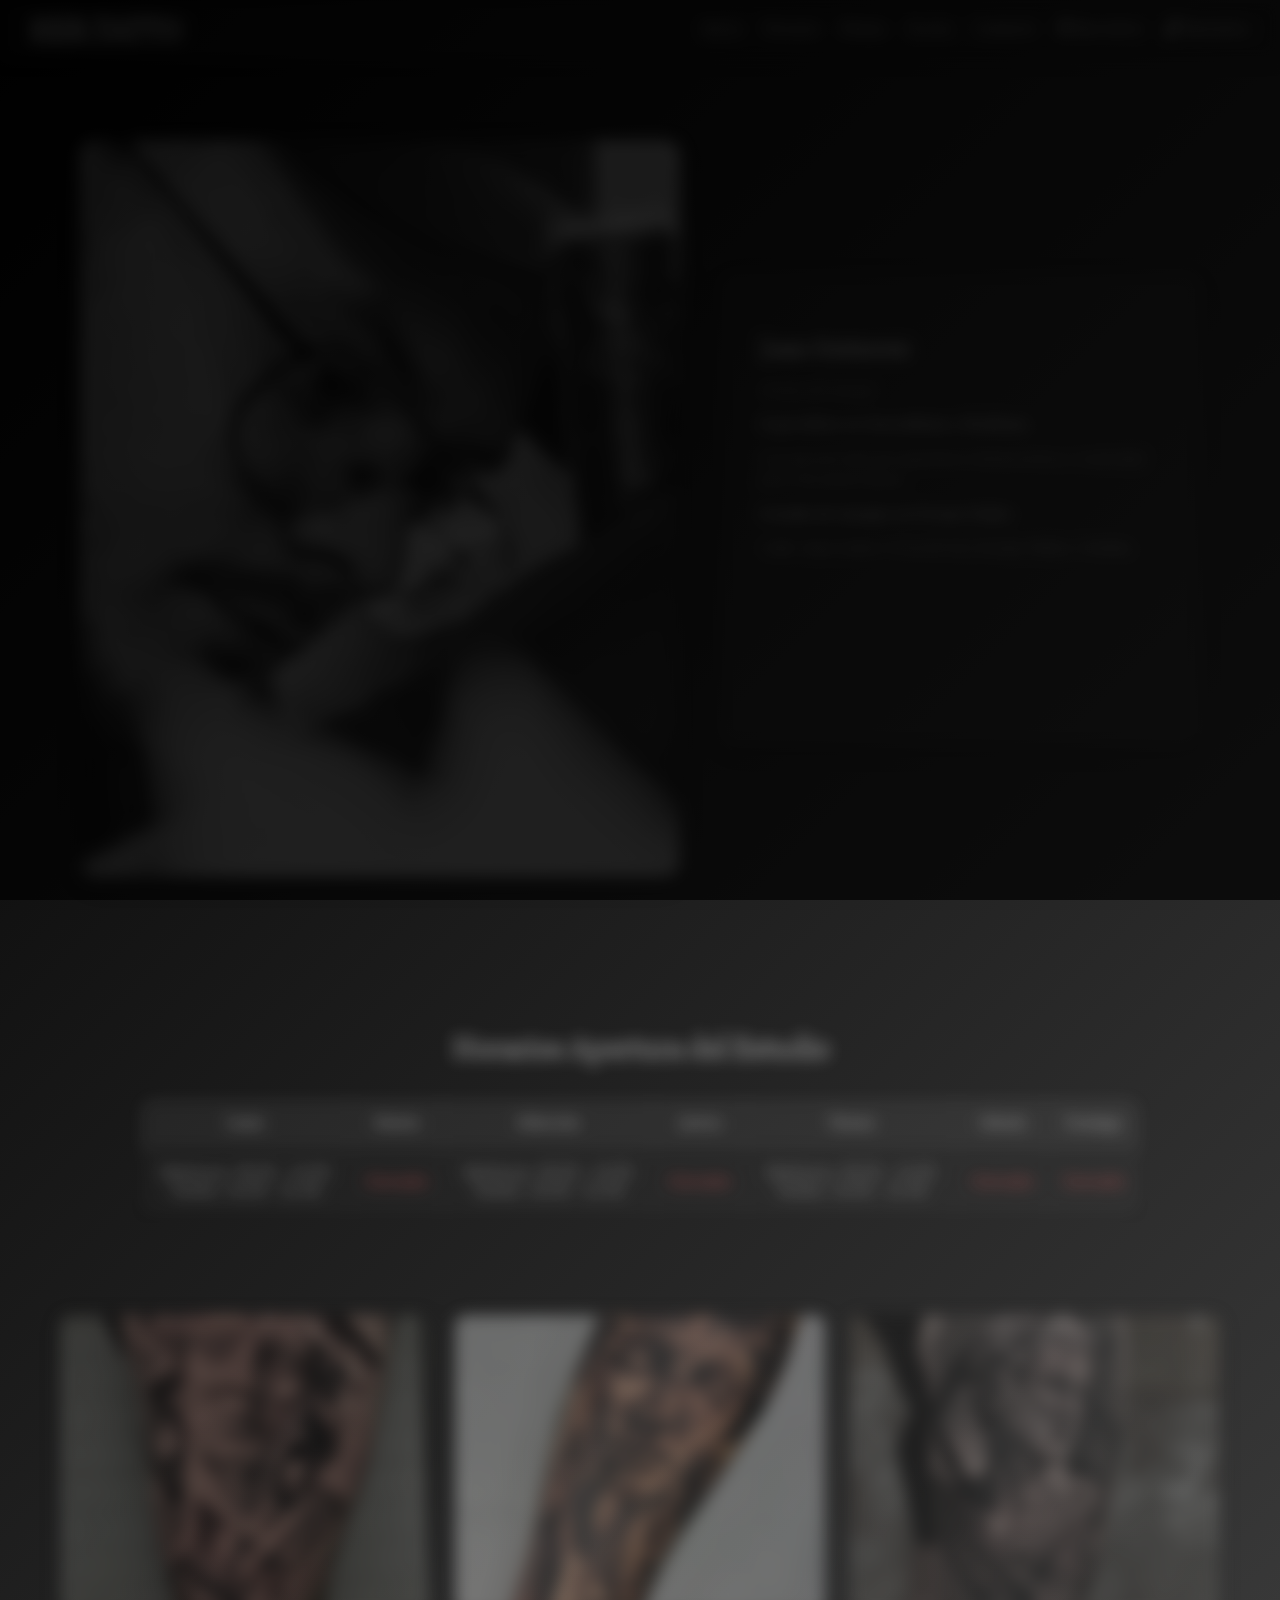
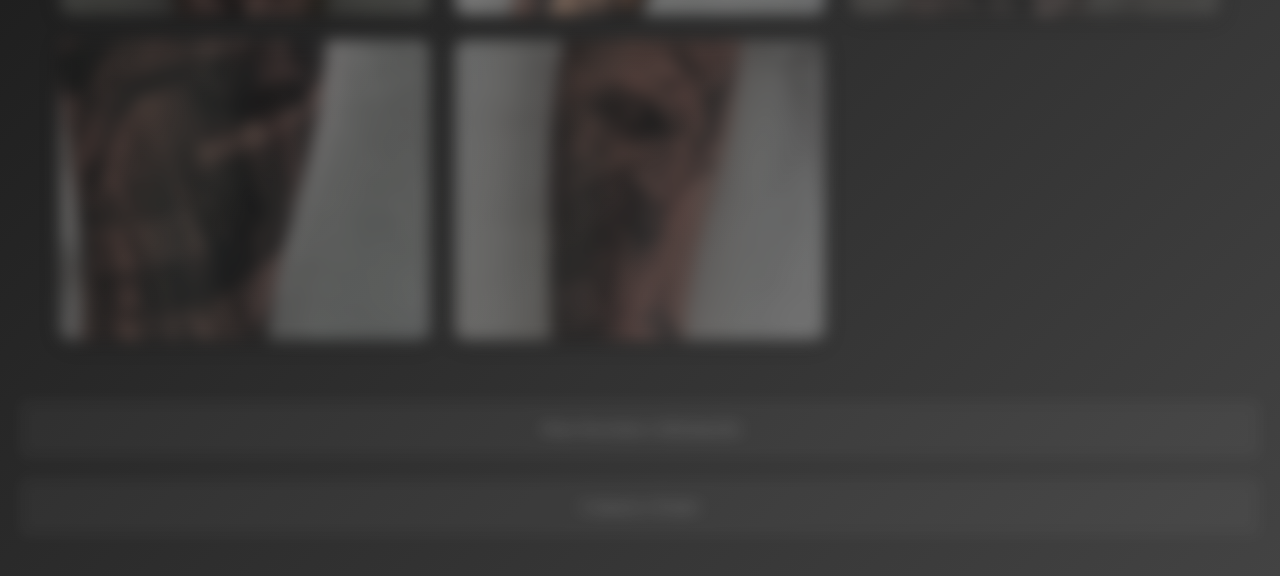
==== index.html @ b57642bd "Fotos2" ====
<!DOCTYPE html>
<html lang="en">

<head>
    <meta charset="UTF-8">
    <meta name="viewport" content="width=device-width, initial-scale=1.0">
    <title>Kkr.Tattoo</title>
    <link rel="stylesheet" href="main.css">
    <link href="https://fonts.googleapis.com/css2?family=Slabo+27px&display=swap" rel="stylesheet">
    <link rel="stylesheet" href="https://cdnjs.cloudflare.com/ajax/libs/font-awesome/6.6.0/css/all.min.css"
        integrity="sha512-..." crossorigin="anonymous" referrerpolicy="no-referrer" />
</head>

<body>

    <div id="intro-overlay">
        <div class="logo-card">
            <div class="logo-card-img-container">
                <img src="Imagenes/Logo.png" alt="Logo KKR.TATTO">
            </div>
        </div>
    </div>
    <div id="page-content" class="page-blurred">

        <header class="topbar">
            <div class="logo">KKR.TATTO </div>
            <nav>
                <ul class="menu-top">
                    <li><a href="#">Inicio</a></li>
                    <li><a href="#horario">Horario</a></li>
                    <li><a href="#piezas">Piezas</a></li>
                    <li><a href="#">Socios</a></li>
                    <li><a href="#">Contacto</a></li>

                    <li class="insta">
                        <a href="https://www.instagram.com/kkr.tattoo/" target="_blank">
                            <i class="fa-brands fa-instagram"></i> kkr.tattoo
                        </a>
                    </li>
                    <li class="tiktok">
                        <a href="https://www.tiktok.com/@kkrtattoo" target="_blank">
                            <i class="fa-brands fa-tiktok"></i> kkrtattoo
                        </a>
                    </li>
                </ul>
            </nav>
        </header>
        <main class="content">

            <div class="Juan">
                <img src="Imagenes/Juan.jpg" alt="Kkr.Tattoo">

                <div class="info-card">
                    <h2>Juan Gutierrez</h2>
                    <p class="rol">Artista del tatuaje</p>
                    <p class="estilo">Especialista en <strong>Surrealismo</strong> y <strong>Realismo</strong>.</p>
                    <p class="bio">Con más de 8 años de experiencia, fusiona técnica y creatividad para crear piezas
                        únicas.
                    </p>
                    <strong>Estudio de tatuajes en Fernan Nuñez</strong>
                    <p>Calle: Juan Carlos I 53 (LOCAL) Fernán Núñez, Córdoba</p>

                    <div id="intro-logo" class="logo-card">
                        <div class="logo-card-img-container">
                            <img class="imagendiv" src="Imagenes/Logo.png" alt="Logo KKR.TATTO">
                        </div>
                    </div>
                </div>
            </div>
            <div id="horario" class="div2">
                <p class="horarioapertura">Horarios Apertura del Estudio</p>

                <div class="horarios">
                    <table class="horario-horizontal">
                        <thead>
                            <tr>
                                <th>Lunes</th>
                                <th>Martes</th>
                                <th>Miércoles</th>
                                <th>Jueves</th>
                                <th>Viernes</th>
                                <th>Sábado</th>
                                <th>Domingo</th>
                            </tr>
                        </thead>
                        <tbody>
                            <tr>
                                <td>Mañanas: 09:00 - 14:00<br>Tardes: 16:00 - 21:00</td>
                                <td class="cerrado">Cerrado</td>
                                <td>Mañanas: 09:00 - 14:00<br>Tardes: 16:00 - 21:00</td>
                                <td class="cerrado">Cerrado</td>
                                <td>Mañanas: 09:00 - 14:00<br>Tardes: 16:00 - 21:00</td>
                                <td class="cerrado">Cerrado</td>
                                <td class="cerrado">Cerrado</td>
                            </tr>
                        </tbody>
                    </table>
                </div>
            </div>
            <div id="piezas" class="div3">
                <div class="album-card" id="Album1">
                    <div class="carousel-container">
                        <div class="card-default-view">
                            <img src="Imagenes/Album1/Imagen1Album1.jpg" alt="Imagen principal del Album 1">
                        </div>
                        <div class="album-carousel">
                            <div class="carousel-images">
                                <img src="Imagenes/Album1/Imagen1Album1.jpg" alt="Imagen 1 del Album 1">
                                <img src="Imagenes/Album1/Imagen2Album1.jpg" alt="Imagen 2 del Album 1">
                                </div>
                            <button class="prev-btn">❮</button>
                            <button class="next-btn">❯</button>
                        </div>
                    </div>
                </div>

                <div class="album-card" id="Album2">
                    <div class="carousel-container">
                        <div class="card-default-view">
                            <img src="Imagenes/Album2/Imagen1Album2.jpg" alt="Imagen principal del Album 2">
                        </div>
                        <div class="album-carousel">
                            <div class="carousel-images">
                                <img src="Imagenes/Album2/Imagen1Album2.jpg" alt="Imagen 1 del Album 2">
                                <img src="Imagenes/Album2/Imagen2Album2.jpg" alt="Imagen 2 del Album 2">
                            </div>
                            <button class="prev-btn">❮</button>
                            <button class="next-btn">❯</button>
                        </div>
                    </div>
                </div>

                <div class="album-card" id="Album3">
                    <div class="carousel-container">
                        <div class="card-default-view">
                            <img src="Imagenes/Album3/Imagen1Album3.jpg" alt="Imagen principal del Album 3">
                        </div>
                        <div class="album-carousel">
                            <div class="carousel-images">
                                <img src="Imagenes/Album3/Imagen1Album3.jpg" alt="Imagen 1 del Album 3">
                                <img src="Imagenes/Album3/Imagen2Album3.jpg" alt="Imagen 2 del Album 3">
                            </div>
                            <button class="prev-btn">❮</button>
                            <button class="next-btn">❯</button>
                        </div>
                    </div>
                </div>

                <div class="album-card" id="Album4">
                    <div class="carousel-container">
                        <div class="card-default-view">
                            <img src="Imagenes/Album4/Imagen1Album4.jpg" alt="Imagen principal del Album 4">
                        </div>
                        <div class="album-carousel">
                            <div class="carousel-images">
                                <img src="Imagenes/Album4/Imagen1Album4.jpg" alt="Imagen 1 del Album 4">
                                <img src="Imagenes/Album4/Imagen2Album4.jpg" alt="Imagen 2 del Album 4">
                            </div>
                            <button class="prev-btn">❮</button>
                            <button class="next-btn">❯</button>
                        </div>
                    </div>
                </div>

                <div class="album-card" id="Album5">
                    <div class="carousel-container">
                        <div class="card-default-view">
                            <img src="Imagenes/Album5/Imagen1Album5.jpg" alt="Imagen principal del Album 5">
                        </div>
                        <div class="album-carousel">
                            <div class="carousel-images">
                                <img src="Imagenes/Album5/Imagen1Album5.jpg" alt="Imagen 1 del Album 5">
                                <img src="Imagenes/Album5/Imagen2Album5.jpg" alt="Imagen 2 del Album 5">
                            </div>
                            <button class="prev-btn">❮</button>
                            <button class="next-btn">❯</button>
                        </div>
                    </div>
                </div>
            </div>
            <div class="div4">Otras Secciones o Información</div>
            <div class="div5">Contacto o Footer</div>
        </main>

    </div>

    <div id="lightbox" class="lightbox">
        <div class="lightbox-backdrop"></div> <div class="lightbox-content">
            <span class="lightbox-close">&times;</span>
            <div class="lightbox-carousel-images">
                </div>
            <button class="lightbox-prev-btn">❮</button>
            <button class="lightbox-next-btn">❯</button>
        </div>
    </div>
    <script>
        // Función para inicializar el carrusel de cada tarjeta (al hacer hover)
        function initializeCarousel(albumId) {
            const albumCard = document.getElementById(albumId);
            if (!albumCard) return;

            const carouselImagesContainer = albumCard.querySelector('.carousel-images');
            const images = carouselImagesContainer.querySelectorAll('img');
            const prevBtn = albumCard.querySelector('.prev-btn');
            const nextBtn = albumCard.querySelector('.next-btn');

            let currentIndex = 0;
            const totalImages = images.length;

            function updateCarousel() {
                const offset = -currentIndex * 100;
                carouselImagesContainer.style.transform = `translateX(${offset}%)`;
            }

            // Evitar que el click en las flechas inicie el Lightbox
            prevBtn.addEventListener('click', (e) => {
                e.stopPropagation();
                currentIndex = (currentIndex - 1 + totalImages) % totalImages;
                updateCarousel();
            });

            nextBtn.addEventListener('click', (e) => {
                e.stopPropagation();
                currentIndex = (currentIndex + 1) % totalImages;
                updateCarousel();
            });


            let slideInterval;

            albumCard.addEventListener('mouseenter', () => {
                clearInterval(slideInterval);
                currentIndex = 0; // Reset al principio al entrar
                updateCarousel();

                // Auto-slide solo si hay más de una imagen
                if (totalImages > 1) {
                    slideInterval = setInterval(() => {
                        currentIndex = (currentIndex + 1) % totalImages;
                        updateCarousel();
                    }, 2000); // Cambia de imagen cada 2 segundos
                }
            });

            albumCard.addEventListener('mouseleave', () => {
                clearInterval(slideInterval); // Detiene el auto-slide
            });
        }


        // Inicialización y Lógica Principal
        document.addEventListener('DOMContentLoaded', () => {
            // --- CÓDIGO DE ANIMACIÓN DE INTRO ---
            const introLogoAnimated = document.querySelector('#intro-overlay .logo-card');
            const introLogoDestination = document.getElementById('intro-logo');
            const introOverlay = document.getElementById('intro-overlay');
            const pageContent = document.getElementById('page-content');

            // Asegurar que el cálculo de la posición final se hace después de que el DOM está listo
            window.requestAnimationFrame(() => {
                const targetRect = introLogoDestination.getBoundingClientRect();
                const animatedRect = introLogoAnimated.getBoundingClientRect();
                const dx = targetRect.left - animatedRect.left;
                const dy = targetRect.top - animatedRect.top;

                introLogoAnimated.style.setProperty('--dx', `${dx}px`);
                introLogoAnimated.style.setProperty('--dy', `${dy}px`);

                // Ejecutar la animación CSS
                introLogoAnimated.style.animation = 'logo-intro-animation 2.5s forwards';

                // Mostrar la página y desvanecer el overlay
                setTimeout(() => {
                    pageContent.classList.remove('page-blurred');
                    introLogoDestination.style.visibility = 'visible';
                    introLogoDestination.style.opacity = '1'; // El logo se hace visible en el destino
                    introOverlay.style.opacity = '0'; // Desvanece la capa de intro
                }, 2000); // Coincide con el tiempo de la animación

                // Eliminar el overlay del DOM
                setTimeout(() => {
                    introOverlay.style.display = 'none';
                }, 2500);
            });


            // 🚀 Inicializar todos los carruseles de las tarjetas
            initializeCarousel('Album1');
            initializeCarousel('Album2');
            initializeCarousel('Album3');
            initializeCarousel('Album4');
            initializeCarousel('Album5');


            // --- LÓGICA DEL LIGHTBOX CON CARRUSEL INTEGRADO ---
            const lightbox = document.getElementById('lightbox');
            const lightboxCarouselImagesContainer = lightbox.querySelector('.lightbox-carousel-images');
            const lightboxPrevBtn = lightbox.querySelector('.lightbox-prev-btn');
            const lightboxNextBtn = lightbox.querySelector('.lightbox-next-btn');
            const closeBtn = lightbox.querySelector('.lightbox-close');
            const backdrop = lightbox.querySelector('.lightbox-backdrop');

            let currentLightboxAlbumImages = [];
            let currentLightboxIndex = 0;
            let currentLightboxTotalImages = 0;

            function updateLightboxCarousel() {
                const offset = -currentLightboxIndex * 100;
                lightboxCarouselImagesContainer.style.transform = `translateX(${offset}%)`;
            }

            // Manejador para el botón Siguiente del lightbox
            lightboxNextBtn.addEventListener('click', (e) => {
                e.stopPropagation();
                currentLightboxIndex = (currentLightboxIndex + 1) % currentLightboxTotalImages;
                updateLightboxCarousel();
            });

            // Manejador para el botón Anterior del lightbox
            lightboxPrevBtn.addEventListener('click', (e) => {
                e.stopPropagation();
                currentLightboxIndex = (currentLightboxIndex - 1 + currentLightboxTotalImages) % currentLightboxTotalImages;
                updateLightboxCarousel();
            });

            // Capturar clics en cualquier imagen de la galería de piezas
            const div3 = document.querySelector('.div3');

            div3.addEventListener('click', (e) => {
                // Solo actuar si el clic fue en una imagen dentro de un album-card
                if (e.target.tagName === 'IMG' && e.target.closest('.album-card')) {
                    const clickedImage = e.target;
                    const albumCard = clickedImage.closest('.album-card');

                    // 1. Recopilar TODAS las imágenes del carrusel del álbum clicado
                    const albumImages = Array.from(albumCard.querySelectorAll('.carousel-images img')).map(img => img.src);
                    currentLightboxAlbumImages = albumImages;
                    currentLightboxTotalImages = albumImages.length;

                    // 2. Determinar el índice de la imagen clicada (puede ser la default view o una del carrusel)
                    let clickedImageSrc = clickedImage.src;
                    
                    // Si clicaste la imagen de la vista por defecto, su src ya está correcto.
                    // Si clicaste una del carrusel, también.
                    currentLightboxIndex = albumImages.indexOf(clickedImageSrc);
                    // Si no la encuentra (p. ej. por la URL completa), forzamos a 0
                    if (currentLightboxIndex === -1) {
                         currentLightboxIndex = 0; 
                    }


                    // 3. Rellenar el carrusel del lightbox dinámicamente
                    lightboxCarouselImagesContainer.innerHTML = ''; // Limpiar contenido anterior
                    albumImages.forEach(src => {
                        const imgElement = document.createElement('img');
                        imgElement.src = src;
                        imgElement.alt = "Tatuaje de Kkr.Tattoo";
                        lightboxCarouselImagesContainer.appendChild(imgElement);
                    });

                    // 4. Mostrar el lightbox y posicionar el carrusel
                    updateLightboxCarousel(); // Posicionar en la imagen correcta
                    lightbox.classList.add('active');
                    document.body.style.overflow = 'hidden'; // Evita el scroll de fondo

                    // Asegúrate de que los botones de navegación se muestren/oculten si solo hay 1 imagen
                    if (currentLightboxTotalImages <= 1) {
                        lightboxPrevBtn.style.display = 'none';
                        lightboxNextBtn.style.display = 'none';
                    } else {
                        lightboxPrevBtn.style.display = 'block';
                        lightboxNextBtn.style.display = 'block';
                    }
                }
            });

            // 5. Cerrar el Lightbox (Botón X, Backdrop, Tecla ESC)
            const closeLightbox = () => {
                lightbox.classList.remove('active');
                document.body.style.overflow = ''; // Restaura el scroll de fondo
            };

            closeBtn.addEventListener('click', closeLightbox);
            backdrop.addEventListener('click', closeLightbox);

            document.addEventListener('keydown', (e) => {
                if (e.key === 'Escape' && lightbox.classList.contains('active')) {
                    closeLightbox();
                }
                // Navegación con flechas del teclado dentro del Lightbox
                if (lightbox.classList.contains('active') && currentLightboxTotalImages > 1) {
                    if (e.key === 'ArrowRight') {
                        currentLightboxIndex = (currentLightboxIndex + 1) % currentLightboxTotalImages;
                        updateLightboxCarousel();
                    } else if (e.key === 'ArrowLeft') {
                        currentLightboxIndex = (currentLightboxIndex - 1 + currentLightboxTotalImages) % currentLightboxTotalImages;
                        updateLightboxCarousel();
                    }
                }
            });
        });
    </script>
</body>

</html>
---- main.css ----
body {
    margin: 0;
    background: linear-gradient(135deg, #000000 0%, #434343 100%);
}

/* Barra superior */
.topbar {
    width: 100%;
    height: 60px;
    background-color: #111;
    display: flex;
    justify-content: space-between;
    align-items: center;
    padding: 0 30px;
    box-sizing: border-box;
    position: fixed;
    top: 0;
    left: 0;
    z-index: 1000;
}

/* Logo elegante */
.topbar .logo {
    font-family: "Slabo 27px", serif;
    color: white;
    font-size: 32px;
    font-weight: 700;
}

/* Menú superior */
.menu-top {
    list-style: none;
    display: flex;
    gap: 20px;
    margin: 0;
    padding: 0;
}

/* Enlaces del menú con efecto de subrayado animado */
.menu-top li a {
    font-family: "Slabo 27px", serif;
    font-size: 18px;
    text-decoration: none;
    position: relative;
    transition: all 0.3s ease;
    color: white;
    padding-bottom: 5px;
    display: inline-block;
}

/* Subrayado animado */
.menu-top li a::before {
    content: "";
    position: absolute;
    z-index: -1;
    bottom: 0;
    left: 0;
    right: 0;
    height: 5px;
    background-color: #a6a6a6;
    transform: scaleY(0);
    transform-origin: bottom;
    transition: transform 0.3s ease;
}

/* Animación al pasar el cursor */
.menu-top li a:hover::before {
    transform: scaleY(1);
}

.menu-top li a:hover {
    transform: translateY(-3px);
}

/* Contenido principal */
.content {
    padding: 80px 20px 20px 20px;
}

/* --- Estilos de la Card y Perfil --- */
.Juan {
    display: flex;
    justify-content: center; /* Alineación horizontal centrada para mejor layout */
    align-items: center;
    gap: 40px;
    padding: 60px 20px;
    flex-wrap: wrap;
}

.Juan img {
    width: 600px;
    max-width: 100%;
    border-radius: 15px;
    box-shadow: 0 8px 20px rgba(0, 0, 0, 0.4);
    object-fit: cover;
    transition: transform 0.6s ease, box-shadow 0.6s ease;
}

.Juan > img:first-of-type:hover {
    transform: translateY(-20px);
    box-shadow: 0 12px 25px rgba(0, 0, 0, 0.5);
}

.info-card {
    background: rgba(255, 255, 255, 0.05);
    padding: 40px 40px 60px 40px;
    border-radius: 15px;
    color: white;
    width: 400px;
    max-width: 100%; /* Ajuste para responsividad */
    height: auto;
    box-shadow: 0 6px 18px rgba(0, 0, 0, 0.3);
    backdrop-filter: blur(6px);
    transition: transform 0.3s ease, box-shadow 0.3s ease;
}

.info-card:hover {
    transform: translateY(-5px);
    box-shadow: 0 10px 25px rgba(0, 0, 0, 0.5);
}

.info-card h2 {
    font-family: "Slabo 27px", serif;
    font-size: 26px;
    margin-bottom: 5px;
}

.info-card .rol {
    font-style: italic;
    color: #ccc;
    margin-bottom: 10px;
}

.info-card .estilo {
    font-weight: bold;
    margin-bottom: 10px;
}

.info-card .bio {
    line-height: 1.4;
    font-size: 15px;
    margin-bottom: 15px;
}
/* Estilo del logo de destino */
#intro-logo {
    margin-top: 20px;
    text-align: center;
}
.logo-card-img-container {
    width: 100px; /* Tamaño más pequeño para el logo de destino */
    height: 100px;
    border-radius: 50%;
    overflow: hidden;
    display: inline-block;
    border: 2px solid rgba(255, 255, 255, 0.3);
}

.logo-card-img-container img {
    width: 100%;
    height: 100%;
    object-fit: cover;
    display: block;
}
/* --- Fin Estilos de la Card y Perfil --- */


/* --- Estilos de Horarios (div2) --- */
.div2 {
    padding: 40px 20px;
    margin: 20px;
    background: none; /* Dejamos que el fondo del body haga el trabajo */
    color: white;
    text-align: center;
}

.horarioapertura {
    font-family: "Slabo 27px", serif;
    color: white;
    font-size: 32px;
    font-weight: 700;
    margin-bottom: 30px;
}

.horarios {
    max-width: 1000px;
    margin: 0 auto; /* Centra la tabla */
    overflow-x: auto; /* Permite scroll horizontal en pantallas pequeñas */
}

.horario-horizontal {
    width: 100%;
    border-collapse: collapse;
    text-align: center;
    font-family: sans-serif;
    color: white;
    background: rgba(255, 255, 255, 0.05);
    border-radius: 15px;
    overflow: hidden;
    box-shadow: 0 6px 18px rgba(0, 0, 0, 0.3);
    min-width: 700px; /* Asegura que la tabla no sea demasiado estrecha */
}

.horario-horizontal th,
.horario-horizontal td {
    padding: 15px 10px;
    border-right: 1px solid rgba(255, 255, 255, 0.1);
    border-bottom: 1px solid rgba(255, 255, 255, 0.1);
    white-space: nowrap; /* Evita que el texto se rompa en varias líneas */
}

.horario-horizontal th {
    background: rgba(255, 255, 255, 0.1);
    font-family: "Slabo 27px", serif;
}

.horario-horizontal td:last-child {
    border-right: none;
}

.horario-horizontal tr:last-child td {
    border-bottom: none;
}

.horario-horizontal td.cerrado {
    color: #ff6b6b;
    font-weight: bold;
}

.horario-horizontal tr:hover {
    background: rgba(255, 255, 255, 0.1);
}
/* --- Fin Estilos de Horarios (div2) --- */


/* --- Estilos para la Galería de Álbumes (div3) --- */
.div3 {
    display: grid;
    padding: 40px 20px;
    margin: 20px;
    /* Usa un máximo de 5 columnas, con un mínimo de 280px por columna */
    grid-template-columns: repeat(auto-fit, minmax(280px, 1fr));
    gap: 25px;
    background: none;
}

.album-card {
    position: relative;
    border-radius: 10px;
    overflow: hidden;
    box-shadow: 0 4px 15px rgba(0, 0, 0, 0.5);
    transition: transform 0.3s ease, box-shadow 0.3s ease;
    cursor: pointer;
    background: #222;
    height: 300px; /* Altura fija para todas las tarjetas */
}

.album-card:hover {
    transform: translateY(-5px);
    box-shadow: 0 8px 20px rgba(0, 0, 0, 0.7);
}

/* Contenedor que mantiene la altura para el carrusel y la vista por defecto */
.carousel-container {
    width: 100%;
    height: 100%;
    position: relative;
}

/* Vista por defecto (Imagen principal) */
.card-default-view {
    width: 100%;
    height: 100%;
    position: absolute;
    top: 0;
    left: 0;
    transition: opacity 0.3s ease;
}

.card-default-view img {
    width: 100%;
    height: 100%;
    object-fit: cover;
    display: block;
    border-radius: 10px; /* Sombra y borde ya están en .album-card */
}

/* Ocultar la imagen de vista por defecto al hacer hover */
.album-card:hover .card-default-view {
    opacity: 0;
}

/* Contenedor del Carrusel (inicialmente invisible) */
.album-carousel {
    position: absolute;
    top: 0;
    left: 0;
    width: 100%;
    height: 100%;
    opacity: 0;
    pointer-events: none;
    transition: opacity 0.3s ease;
    display: flex;
    overflow: hidden;
}

/* Mostrar el Carrusel al hacer hover */
.album-card:hover .album-carousel {
    opacity: 1;
    pointer-events: all;
}

/* Contenedor interno de las imágenes del carrusel */
.carousel-images {
    display: flex;
    width: 100%;
    height: 100%;
    transition: transform 0.3s ease-in-out;
}

.carousel-images img {
    min-width: 100%;
    height: 100%;
    object-fit: cover;
}

/* Estilos para los botones de navegación (flechas en hover) */
.prev-btn, .next-btn {
    position: absolute;
    top: 50%;
    transform: translateY(-50%);
    background: rgba(0, 0, 0, 0.5);
    color: white;
    border: none;
    padding: 10px;
    cursor: pointer;
    z-index: 10;
    font-size: 20px;
    line-height: 1;
    opacity: 0.7;
    transition: opacity 0.2s ease;
}

.prev-btn:hover, .next-btn:hover {
    opacity: 1;
}

.prev-btn {
    left: 0;
    border-top-right-radius: 5px;
    border-bottom-right-radius: 5px;
}

.next-btn {
    right: 0;
    border-top-left-radius: 5px;
    border-bottom-left-radius: 5px;
}
/* --- Fin Estilos de la Galería de Álbumes --- */


/* Divs adicionales */
.div4, .div5 {
    margin: 20px 0;
    padding: 20px;
    background: rgba(255, 255, 255, 0.1);
    color: white;
    text-align: center;
}


/* --- Estilos para la Animación de Introducción --- */

#intro-overlay {
    position: fixed;
    top: 0;
    left: 0;
    width: 100%;
    height: 100%;
    z-index: 9999;
    display: flex;
    justify-content: center;
    align-items: center;
    background-color: rgba(0, 0, 0, 0.7);
    opacity: 1;
    transition: opacity 0.5s ease-out;
}

/* El logo dentro del overlay (estado inicial) */
#intro-overlay .logo-card {
    position: absolute;
    /* AJUSTE CLAVE 1: Aumentado el tamaño del círculo de carga */
    width: 350px; 
    height: 350px; 
    display: flex;
    justify-content: center;
    align-items: center;
    box-shadow: 0 0 30px rgba(255, 255, 255, 0.5);
    border-radius: 50%;
    overflow: hidden;
}

/* AJUSTE CLAVE 2A: Asegurar que el contenedor interno ocupe el 100% del círculo */
#intro-overlay .logo-card .logo-card-img-container {
    width: 100%; 
    height: 100%;
    border-radius: 50%;
    overflow: hidden;
}

/* AJUSTE CLAVE 2B: Asegurar que la imagen dentro del overlay rellene completamente el contenedor */
#intro-overlay .logo-card .logo-card-img-container img {
    width: 100%;
    height: 100%;
    object-fit: cover; /* ¡Esto hace que la imagen rellene el círculo! */
    display: block;
}


/* Ocultar el logo en su posición original hasta que termine la intro */
.info-card #intro-logo {
    visibility: hidden;
    opacity: 0;
}

/* Contenido de la web (barra y contenido principal) */
.topbar,
.content {
    transition: filter 1s ease, opacity 1s ease;
}

/* Estado inicial de la web: desenfocada y menos opaca */
.page-blurred .topbar,
.page-blurred .content {
    filter: blur(8px);
    opacity: 0.4;
    pointer-events: none;
}

/* Animación del logo (keyframes) */
@keyframes logo-intro-animation {
    /* Estado inicial: Centrado, MÁS GRANDE y con latido inicial */
    0% {
        transform: translate(0, 0) scale(2.0); /* AJUSTE: Escala grande */
        opacity: 1;
        box-shadow: 0 0 30px rgba(255, 255, 255, 0.5);
    }

    /* Pulsos de latido */
    20% { transform: translate(0, 0) scale(2.1); }
    40% { transform: translate(0, 0) scale(2.0); }
    60% { transform: translate(0, 0) scale(2.1); }

    /* Pequeña pausa antes de moverse */
    70% {
        transform: translate(0, 0) scale(2.0); /* AJUSTE: Escala grande */
        opacity: 1;
        box-shadow: 0 0 30px rgba(255, 255, 255, 0.5);
    }

    /* Vuelve a su posición final (el movimiento de salida) */
    100% {
        /* AJUSTE CLAVE 3: Escala final para 350px -> 100px (100/350 ≈ 0.285) */
        transform: translate(var(--dx), var(--dy)) scale(0.285);
        opacity: 0; 
    }
}
/* --- Fin Estilos para la Animación de Introducción --- */


/* --- Estilos para el Lightbox/Modal --- */

.lightbox {
    position: fixed;
    top: 0;
    left: 0;
    width: 100%;
    height: 100%;
    display: none; /* Inicialmente oculto */
    justify-content: center;
    align-items: center;
    z-index: 2000;
}

.lightbox.active {
    display: flex; /* Muestra el lightbox */
}

/* Fondo oscuro y semi-transparente */
.lightbox-backdrop {
    position: absolute;
    top: 0;
    left: 0;
    width: 100%;
    height: 100%;
    background-color: rgba(0, 0, 0, 0.9);
    z-index: 2000;
}

/* Contenido de la imagen (centrado y contendrá el carrusel) */
.lightbox-content {
    position: relative;
    z-index: 2001;
    width: 80vw;
    max-width: 1200px; /* Aumentado para ver mejor los detalles */
    height: 85vh;
    max-height: 800px;
    margin: auto;
    box-shadow: 0 0 40px rgba(0, 0, 0, 0.9);
    border-radius: 5px;
    background-color: #1a1a1a;
    display: flex;
    align-items: center;
    overflow: hidden;
}

/* Contenedor de las imágenes del carrusel dentro del lightbox */
.lightbox-carousel-images {
    display: flex;
    height: 100%;
    width: 100%;
    transition: transform 0.3s ease-in-out;
}

.lightbox-carousel-images img {
    min-width: 100%;
    height: 100%;
    object-fit: contain; /* Ajusta la imagen sin recortar dentro del contenedor */
    display: block;
    margin: auto;
}

/* Botones de navegación del lightbox */
.lightbox-prev-btn, .lightbox-next-btn {
    position: absolute;
    top: 50%;
    transform: translateY(-50%);
    background: rgba(0, 0, 0, 0.6);
    color: white;
    border: none;
    padding: 15px 12px;
    cursor: pointer;
    z-index: 2002;
    font-size: 28px;
    line-height: 1;
    opacity: 0.8;
    transition: opacity 0.2s ease, background-color 0.2s ease;
    border-radius: 5px;
}

.lightbox-prev-btn:hover, .lightbox-next-btn:hover {
    opacity: 1;
    background-color: rgba(0, 0, 0, 0.8);
}

.lightbox-prev-btn {
    left: 10px;
}

.lightbox-next-btn {
    right: 10px;
}

/* Botón de cerrar (X) */
.lightbox-close {
    position: absolute;
    top: 10px;
    right: 10px;
    color: white;
    font-size: 40px;
    font-weight: bold;
    cursor: pointer;
    line-height: 1;
    text-shadow: 0 0 5px black;
    transition: color 0.2s;
    z-index: 2003;
}

.lightbox-close:hover {
    color: #ff6b6b;
}

/* --- Fin Estilos para el Lightbox/Modal --- */

/* --- Media Queries para Responsividad --- */
@media (max-width: 900px) {
    .topbar {
        height: auto;
        flex-direction: column;
        padding: 10px 20px;
    }

    .topbar .logo {
        margin-bottom: 10px;
    }

    .menu-top {
        flex-wrap: wrap;
        justify-content: center;
        gap: 10px 15px;
    }

    .menu-top li a {
        font-size: 16px;
    }

    .Juan {
        flex-direction: column;
        padding: 40px 20px;
        gap: 25px;
    }

    .Juan img {
        width: 100%;
        max-width: 500px;
    }

    .info-card {
        width: 100%;
        padding: 30px;
    }

    .horario-horizontal {
        min-width: 100%; /* La tabla ocupará todo el ancho disponible */
    }
}
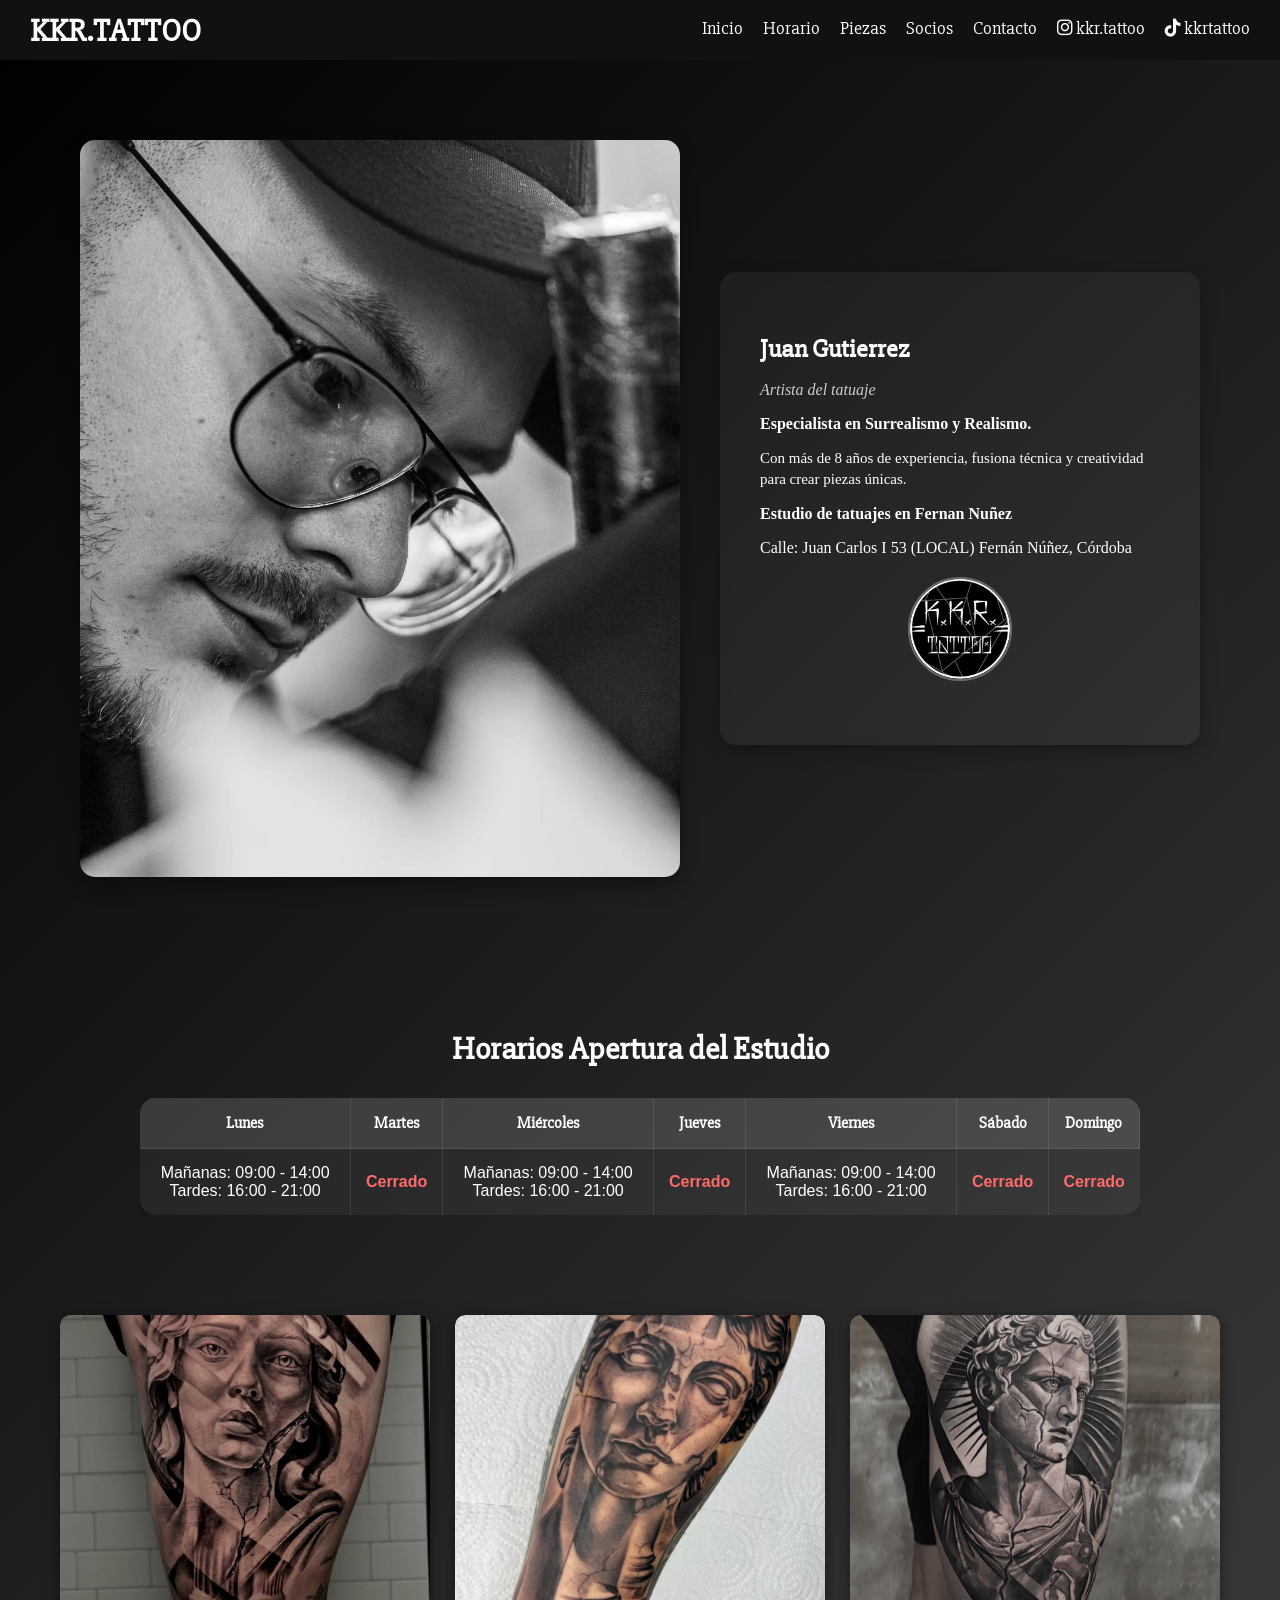
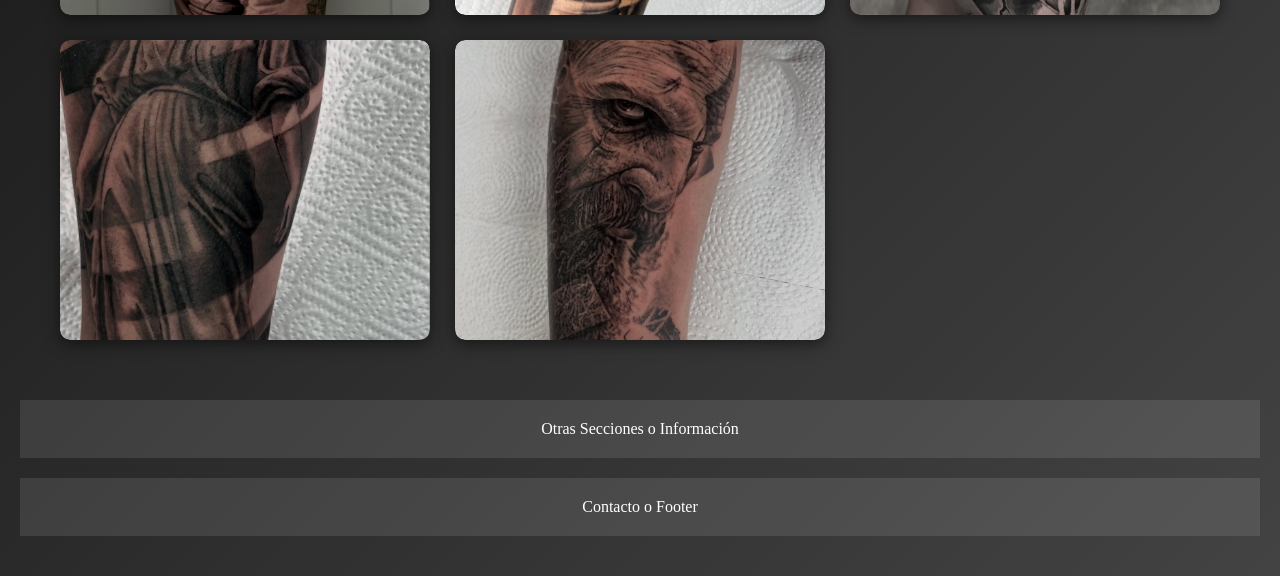
==== commit ae749362: "O de Tatto" ====
--- a/index.html
+++ b/index.html
@@ -23,7 +23,7 @@
     <div id="page-content" class="page-blurred">
 
         <header class="topbar">
-            <div class="logo">KKR.TATTO </div>
+            <div class="logo">KKR.TATTOO </div>
             <nav>
                 <ul class="menu-top">
                     <li><a href="#">Inicio</a></li>
--- a/main.css
+++ b/main.css
@@ -1,625 +1,663 @@
 body {
-    margin: 0;
-    background: linear-gradient(135deg, #000000 0%, #434343 100%);
+  margin: 0;
+  background: linear-gradient(135deg, #000000 0%, #434343 100%);
 }
 
 /* Barra superior */
 .topbar {
-    width: 100%;
-    height: 60px;
-    background-color: #111;
-    display: flex;
-    justify-content: space-between;
-    align-items: center;
-    padding: 0 30px;
-    box-sizing: border-box;
-    position: fixed;
-    top: 0;
-    left: 0;
-    z-index: 1000;
+  width: 100%;
+  height: 60px;
+  background-color: #111;
+  display: flex;
+  justify-content: space-between;
+  align-items: center;
+  padding: 0 30px;
+  box-sizing: border-box;
+  position: fixed;
+  top: 0;
+  left: 0;
+  z-index: 1000;
 }
 
 /* Logo elegante */
 .topbar .logo {
-    font-family: "Slabo 27px", serif;
-    color: white;
-    font-size: 32px;
-    font-weight: 700;
+  font-family: "Slabo 27px", serif;
+  color: white;
+  font-size: 32px;
+  font-weight: 700;
 }
 
 /* Menú superior */
 .menu-top {
-    list-style: none;
-    display: flex;
-    gap: 20px;
-    margin: 0;
-    padding: 0;
+  list-style: none;
+  display: flex;
+  gap: 20px;
+  margin: 0;
+  padding: 0;
 }
 
 /* Enlaces del menú con efecto de subrayado animado */
 .menu-top li a {
-    font-family: "Slabo 27px", serif;
-    font-size: 18px;
-    text-decoration: none;
-    position: relative;
-    transition: all 0.3s ease;
-    color: white;
-    padding-bottom: 5px;
-    display: inline-block;
+  font-family: "Slabo 27px", serif;
+  font-size: 18px;
+  text-decoration: none;
+  position: relative;
+  transition: all 0.3s ease;
+  color: white;
+  padding-bottom: 5px;
+  display: inline-block;
 }
 
 /* Subrayado animado */
 .menu-top li a::before {
-    content: "";
-    position: absolute;
-    z-index: -1;
-    bottom: 0;
-    left: 0;
-    right: 0;
-    height: 5px;
-    background-color: #a6a6a6;
-    transform: scaleY(0);
-    transform-origin: bottom;
-    transition: transform 0.3s ease;
+  content: "";
+  position: absolute;
+  z-index: -1;
+  bottom: 0;
+  left: 0;
+  right: 0;
+  height: 5px;
+  background-color: #a6a6a6;
+  transform: scaleY(0);
+  transform-origin: bottom;
+  transition: transform 0.3s ease;
 }
 
 /* Animación al pasar el cursor */
 .menu-top li a:hover::before {
-    transform: scaleY(1);
+  transform: scaleY(1);
 }
 
 .menu-top li a:hover {
-    transform: translateY(-3px);
+  transform: translateY(-3px);
 }
 
 /* Contenido principal */
 .content {
-    padding: 80px 20px 20px 20px;
+  padding: 80px 20px 20px 20px;
 }
 
 /* --- Estilos de la Card y Perfil --- */
 .Juan {
-    display: flex;
-    justify-content: center; /* Alineación horizontal centrada para mejor layout */
-    align-items: center;
-    gap: 40px;
-    padding: 60px 20px;
-    flex-wrap: wrap;
+  display: flex;
+  justify-content: center;
+  /* Alineación horizontal centrada para mejor layout */
+  align-items: center;
+  gap: 40px;
+  padding: 60px 20px;
+  flex-wrap: wrap;
 }
 
 .Juan img {
-    width: 600px;
-    max-width: 100%;
-    border-radius: 15px;
-    box-shadow: 0 8px 20px rgba(0, 0, 0, 0.4);
-    object-fit: cover;
-    transition: transform 0.6s ease, box-shadow 0.6s ease;
-}
-
-.Juan > img:first-of-type:hover {
-    transform: translateY(-20px);
-    box-shadow: 0 12px 25px rgba(0, 0, 0, 0.5);
+  width: 600px;
+  max-width: 100%;
+  border-radius: 15px;
+  box-shadow: 0 8px 20px rgba(0, 0, 0, 0.4);
+  object-fit: cover;
+  transition: transform 0.6s ease, box-shadow 0.6s ease;
+}
+
+.Juan>img:first-of-type:hover {
+  transform: translateY(-20px);
+  box-shadow: 0 12px 25px rgba(0, 0, 0, 0.5);
 }
 
 .info-card {
-    background: rgba(255, 255, 255, 0.05);
-    padding: 40px 40px 60px 40px;
-    border-radius: 15px;
-    color: white;
-    width: 400px;
-    max-width: 100%; /* Ajuste para responsividad */
-    height: auto;
-    box-shadow: 0 6px 18px rgba(0, 0, 0, 0.3);
-    backdrop-filter: blur(6px);
-    transition: transform 0.3s ease, box-shadow 0.3s ease;
+  background: rgba(255, 255, 255, 0.05);
+  padding: 40px 40px 60px 40px;
+  border-radius: 15px;
+  color: white;
+  width: 400px;
+  max-width: 100%;
+  /* Ajuste para responsividad */
+  height: auto;
+  box-shadow: 0 6px 18px rgba(0, 0, 0, 0.3);
+  backdrop-filter: blur(6px);
+  transition: transform 0.3s ease, box-shadow 0.3s ease;
 }
 
 .info-card:hover {
-    transform: translateY(-5px);
-    box-shadow: 0 10px 25px rgba(0, 0, 0, 0.5);
+  transform: translateY(-5px);
+  box-shadow: 0 10px 25px rgba(0, 0, 0, 0.5);
 }
 
 .info-card h2 {
-    font-family: "Slabo 27px", serif;
-    font-size: 26px;
-    margin-bottom: 5px;
+  font-family: "Slabo 27px", serif;
+  font-size: 26px;
+  margin-bottom: 5px;
 }
 
 .info-card .rol {
-    font-style: italic;
-    color: #ccc;
-    margin-bottom: 10px;
+  font-style: italic;
+  color: #ccc;
+  margin-bottom: 10px;
 }
 
 .info-card .estilo {
-    font-weight: bold;
-    margin-bottom: 10px;
+  font-weight: bold;
+  margin-bottom: 10px;
 }
 
 .info-card .bio {
-    line-height: 1.4;
-    font-size: 15px;
-    margin-bottom: 15px;
-}
+  line-height: 1.4;
+  font-size: 15px;
+  margin-bottom: 15px;
+}
+
 /* Estilo del logo de destino */
 #intro-logo {
-    margin-top: 20px;
-    text-align: center;
-}
+  margin-top: 20px;
+  text-align: center;
+}
+
 .logo-card-img-container {
-    width: 100px; /* Tamaño más pequeño para el logo de destino */
-    height: 100px;
-    border-radius: 50%;
-    overflow: hidden;
-    display: inline-block;
-    border: 2px solid rgba(255, 255, 255, 0.3);
+  width: 100px;
+  /* Tamaño más pequeño para el logo de destino */
+  height: 100px;
+  border-radius: 50%;
+  overflow: hidden;
+  display: inline-block;
+  border: 2px solid rgba(255, 255, 255, 0.3);
 }
 
 .logo-card-img-container img {
-    width: 100%;
-    height: 100%;
-    object-fit: cover;
-    display: block;
-}
+  width: 100%;
+  height: 100%;
+  object-fit: cover;
+  display: block;
+}
+
 /* --- Fin Estilos de la Card y Perfil --- */
 
 
 /* --- Estilos de Horarios (div2) --- */
 .div2 {
-    padding: 40px 20px;
-    margin: 20px;
-    background: none; /* Dejamos que el fondo del body haga el trabajo */
-    color: white;
-    text-align: center;
+  padding: 40px 20px;
+  margin: 20px;
+  background: none;
+  /* Dejamos que el fondo del body haga el trabajo */
+  color: white;
+  text-align: center;
 }
 
 .horarioapertura {
-    font-family: "Slabo 27px", serif;
-    color: white;
-    font-size: 32px;
-    font-weight: 700;
-    margin-bottom: 30px;
+  font-family: "Slabo 27px", serif;
+  color: white;
+  font-size: 32px;
+  font-weight: 700;
+  margin-bottom: 30px;
 }
 
 .horarios {
-    max-width: 1000px;
-    margin: 0 auto; /* Centra la tabla */
-    overflow-x: auto; /* Permite scroll horizontal en pantallas pequeñas */
+  max-width: 1000px;
+  margin: 0 auto;
+  /* Centra la tabla */
+  overflow-x: auto;
+  /* Permite scroll horizontal en pantallas pequeñas */
 }
 
 .horario-horizontal {
-    width: 100%;
-    border-collapse: collapse;
-    text-align: center;
-    font-family: sans-serif;
-    color: white;
-    background: rgba(255, 255, 255, 0.05);
-    border-radius: 15px;
-    overflow: hidden;
-    box-shadow: 0 6px 18px rgba(0, 0, 0, 0.3);
-    min-width: 700px; /* Asegura que la tabla no sea demasiado estrecha */
+  width: 100%;
+  border-collapse: collapse;
+  text-align: center;
+  font-family: sans-serif;
+  color: white;
+  background: rgba(255, 255, 255, 0.05);
+  border-radius: 15px;
+  overflow: hidden;
+  box-shadow: 0 6px 18px rgba(0, 0, 0, 0.3);
+  min-width: 700px;
+  /* Asegura que la tabla no sea demasiado estrecha */
 }
 
 .horario-horizontal th,
 .horario-horizontal td {
-    padding: 15px 10px;
-    border-right: 1px solid rgba(255, 255, 255, 0.1);
-    border-bottom: 1px solid rgba(255, 255, 255, 0.1);
-    white-space: nowrap; /* Evita que el texto se rompa en varias líneas */
+  padding: 15px 10px;
+  border-right: 1px solid rgba(255, 255, 255, 0.1);
+  border-bottom: 1px solid rgba(255, 255, 255, 0.1);
+  white-space: nowrap;
+  /* Evita que el texto se rompa en varias líneas */
 }
 
 .horario-horizontal th {
-    background: rgba(255, 255, 255, 0.1);
-    font-family: "Slabo 27px", serif;
+  background: rgba(255, 255, 255, 0.1);
+  font-family: "Slabo 27px", serif;
 }
 
 .horario-horizontal td:last-child {
-    border-right: none;
+  border-right: none;
 }
 
 .horario-horizontal tr:last-child td {
-    border-bottom: none;
+  border-bottom: none;
 }
 
 .horario-horizontal td.cerrado {
-    color: #ff6b6b;
-    font-weight: bold;
+  color: #ff6b6b;
+  font-weight: bold;
 }
 
 .horario-horizontal tr:hover {
-    background: rgba(255, 255, 255, 0.1);
-}
+  background: rgba(255, 255, 255, 0.1);
+}
+
 /* --- Fin Estilos de Horarios (div2) --- */
 
 
 /* --- Estilos para la Galería de Álbumes (div3) --- */
 .div3 {
-    display: grid;
-    padding: 40px 20px;
-    margin: 20px;
-    /* Usa un máximo de 5 columnas, con un mínimo de 280px por columna */
-    grid-template-columns: repeat(auto-fit, minmax(280px, 1fr));
-    gap: 25px;
-    background: none;
+  display: grid;
+  padding: 40px 20px;
+  margin: 20px;
+  /* Usa un máximo de 5 columnas, con un mínimo de 280px por columna */
+  grid-template-columns: repeat(auto-fit, minmax(280px, 1fr));
+  gap: 25px;
+  background: none;
 }
 
 .album-card {
-    position: relative;
-    border-radius: 10px;
-    overflow: hidden;
-    box-shadow: 0 4px 15px rgba(0, 0, 0, 0.5);
-    transition: transform 0.3s ease, box-shadow 0.3s ease;
-    cursor: pointer;
-    background: #222;
-    height: 300px; /* Altura fija para todas las tarjetas */
+  position: relative;
+  border-radius: 10px;
+  overflow: hidden;
+  box-shadow: 0 4px 15px rgba(0, 0, 0, 0.5);
+  transition: transform 0.3s ease, box-shadow 0.3s ease;
+  cursor: pointer;
+  background: #222;
+  height: 300px;
+  /* Altura fija para todas las tarjetas */
 }
 
 .album-card:hover {
-    transform: translateY(-5px);
-    box-shadow: 0 8px 20px rgba(0, 0, 0, 0.7);
+  transform: translateY(-5px);
+  box-shadow: 0 8px 20px rgba(0, 0, 0, 0.7);
 }
 
 /* Contenedor que mantiene la altura para el carrusel y la vista por defecto */
 .carousel-container {
-    width: 100%;
-    height: 100%;
-    position: relative;
+  width: 100%;
+  height: 100%;
+  position: relative;
 }
 
 /* Vista por defecto (Imagen principal) */
 .card-default-view {
-    width: 100%;
-    height: 100%;
-    position: absolute;
-    top: 0;
-    left: 0;
-    transition: opacity 0.3s ease;
+  width: 100%;
+  height: 100%;
+  position: absolute;
+  top: 0;
+  left: 0;
+  transition: opacity 0.3s ease;
 }
 
 .card-default-view img {
-    width: 100%;
-    height: 100%;
-    object-fit: cover;
-    display: block;
-    border-radius: 10px; /* Sombra y borde ya están en .album-card */
+  width: 100%;
+  height: 100%;
+  object-fit: cover;
+  display: block;
+  border-radius: 10px;
+  /* Sombra y borde ya están en .album-card */
 }
 
 /* Ocultar la imagen de vista por defecto al hacer hover */
 .album-card:hover .card-default-view {
-    opacity: 0;
+  opacity: 0;
 }
 
 /* Contenedor del Carrusel (inicialmente invisible) */
 .album-carousel {
-    position: absolute;
-    top: 0;
-    left: 0;
-    width: 100%;
-    height: 100%;
-    opacity: 0;
-    pointer-events: none;
-    transition: opacity 0.3s ease;
-    display: flex;
-    overflow: hidden;
+  position: absolute;
+  top: 0;
+  left: 0;
+  width: 100%;
+  height: 100%;
+  opacity: 0;
+  pointer-events: none;
+  transition: opacity 0.3s ease;
+  display: flex;
+  overflow: hidden;
 }
 
 /* Mostrar el Carrusel al hacer hover */
 .album-card:hover .album-carousel {
-    opacity: 1;
-    pointer-events: all;
+  opacity: 1;
+  pointer-events: all;
 }
 
 /* Contenedor interno de las imágenes del carrusel */
 .carousel-images {
-    display: flex;
-    width: 100%;
-    height: 100%;
-    transition: transform 0.3s ease-in-out;
+  display: flex;
+  width: 100%;
+  height: 100%;
+  transition: transform 0.3s ease-in-out;
 }
 
 .carousel-images img {
-    min-width: 100%;
-    height: 100%;
-    object-fit: cover;
+  min-width: 100%;
+  height: 100%;
+  object-fit: cover;
 }
 
 /* Estilos para los botones de navegación (flechas en hover) */
-.prev-btn, .next-btn {
-    position: absolute;
-    top: 50%;
-    transform: translateY(-50%);
-    background: rgba(0, 0, 0, 0.5);
-    color: white;
-    border: none;
-    padding: 10px;
-    cursor: pointer;
-    z-index: 10;
-    font-size: 20px;
-    line-height: 1;
-    opacity: 0.7;
-    transition: opacity 0.2s ease;
-}
-
-.prev-btn:hover, .next-btn:hover {
-    opacity: 1;
+.prev-btn,
+.next-btn {
+  position: absolute;
+  top: 50%;
+  transform: translateY(-50%);
+  background: rgba(0, 0, 0, 0.5);
+  color: white;
+  border: none;
+  padding: 10px;
+  cursor: pointer;
+  z-index: 10;
+  font-size: 20px;
+  line-height: 1;
+  opacity: 0.7;
+  transition: opacity 0.2s ease;
+}
+
+.prev-btn:hover,
+.next-btn:hover {
+  opacity: 1;
 }
 
 .prev-btn {
-    left: 0;
-    border-top-right-radius: 5px;
-    border-bottom-right-radius: 5px;
+  left: 0;
+  border-top-right-radius: 5px;
+  border-bottom-right-radius: 5px;
 }
 
 .next-btn {
-    right: 0;
-    border-top-left-radius: 5px;
-    border-bottom-left-radius: 5px;
-}
+  right: 0;
+  border-top-left-radius: 5px;
+  border-bottom-left-radius: 5px;
+}
+
 /* --- Fin Estilos de la Galería de Álbumes --- */
 
 
 /* Divs adicionales */
-.div4, .div5 {
-    margin: 20px 0;
-    padding: 20px;
-    background: rgba(255, 255, 255, 0.1);
-    color: white;
-    text-align: center;
+.div4,
+.div5 {
+  margin: 20px 0;
+  padding: 20px;
+  background: rgba(255, 255, 255, 0.1);
+  color: white;
+  text-align: center;
 }
 
 
 /* --- Estilos para la Animación de Introducción --- */
 
 #intro-overlay {
-    position: fixed;
-    top: 0;
-    left: 0;
-    width: 100%;
-    height: 100%;
-    z-index: 9999;
-    display: flex;
-    justify-content: center;
-    align-items: center;
-    background-color: rgba(0, 0, 0, 0.7);
-    opacity: 1;
-    transition: opacity 0.5s ease-out;
+  position: fixed;
+  top: 0;
+  left: 0;
+  width: 100%;
+  height: 100%;
+  z-index: 9999;
+  display: flex;
+  justify-content: center;
+  align-items: center;
+  background-color: rgba(0, 0, 0, 0.7);
+  opacity: 1;
+  transition: opacity 0.5s ease-out;
 }
 
 /* El logo dentro del overlay (estado inicial) */
 #intro-overlay .logo-card {
-    position: absolute;
-    /* AJUSTE CLAVE 1: Aumentado el tamaño del círculo de carga */
-    width: 350px; 
-    height: 350px; 
-    display: flex;
-    justify-content: center;
-    align-items: center;
-    box-shadow: 0 0 30px rgba(255, 255, 255, 0.5);
-    border-radius: 50%;
-    overflow: hidden;
+  position: absolute;
+  /* AJUSTE CLAVE 1: Reducción del tamaño del círculo de carga */
+  width: 200px;
+  height: 200px;
+  display: flex;
+  justify-content: center;
+  align-items: center;
+  box-shadow: 0 0 30px rgba(255, 255, 255, 0.5);
+  border-radius: 50%;
+  overflow: hidden;
 }
 
 /* AJUSTE CLAVE 2A: Asegurar que el contenedor interno ocupe el 100% del círculo */
 #intro-overlay .logo-card .logo-card-img-container {
-    width: 100%; 
-    height: 100%;
-    border-radius: 50%;
-    overflow: hidden;
+  width: 100%;
+  height: 100%;
+  border-radius: 50%;
+  overflow: hidden;
 }
 
 /* AJUSTE CLAVE 2B: Asegurar que la imagen dentro del overlay rellene completamente el contenedor */
 #intro-overlay .logo-card .logo-card-img-container img {
-    width: 100%;
-    height: 100%;
-    object-fit: cover; /* ¡Esto hace que la imagen rellene el círculo! */
-    display: block;
+  width: 100%;
+  height: 100%;
+  object-fit: cover;
+  /* ¡Esto hace que la imagen rellene el círculo! */
+  display: block;
 }
 
 
 /* Ocultar el logo en su posición original hasta que termine la intro */
 .info-card #intro-logo {
-    visibility: hidden;
-    opacity: 0;
+  visibility: hidden;
+  opacity: 0;
 }
 
 /* Contenido de la web (barra y contenido principal) */
 .topbar,
 .content {
-    transition: filter 1s ease, opacity 1s ease;
+  transition: filter 1s ease, opacity 1s ease;
 }
 
 /* Estado inicial de la web: desenfocada y menos opaca */
 .page-blurred .topbar,
 .page-blurred .content {
-    filter: blur(8px);
-    opacity: 0.4;
-    pointer-events: none;
+  filter: blur(8px);
+  opacity: 0.4;
+  pointer-events: none;
 }
 
 /* Animación del logo (keyframes) */
 @keyframes logo-intro-animation {
-    /* Estado inicial: Centrado, MÁS GRANDE y con latido inicial */
-    0% {
-        transform: translate(0, 0) scale(2.0); /* AJUSTE: Escala grande */
-        opacity: 1;
-        box-shadow: 0 0 30px rgba(255, 255, 255, 0.5);
-    }
-
-    /* Pulsos de latido */
-    20% { transform: translate(0, 0) scale(2.1); }
-    40% { transform: translate(0, 0) scale(2.0); }
-    60% { transform: translate(0, 0) scale(2.1); }
-
-    /* Pequeña pausa antes de moverse */
-    70% {
-        transform: translate(0, 0) scale(2.0); /* AJUSTE: Escala grande */
-        opacity: 1;
-        box-shadow: 0 0 30px rgba(255, 255, 255, 0.5);
-    }
-
-    /* Vuelve a su posición final (el movimiento de salida) */
-    100% {
-        /* AJUSTE CLAVE 3: Escala final para 350px -> 100px (100/350 ≈ 0.285) */
-        transform: translate(var(--dx), var(--dy)) scale(0.285);
-        opacity: 0; 
-    }
-}
+
+  /* Estado inicial: Centrado, MÁS GRANDE y con latido inicial */
+  0% {
+    transform: translate(0, 0) scale(2.0);
+    /* AJUSTE: Escala grande */
+    opacity: 1;
+    box-shadow: 0 0 30px rgba(255, 255, 255, 0.5);
+  }
+
+  /* Pulsos de latido */
+  20% {
+    transform: translate(0, 0) scale(2.1);
+  }
+
+  40% {
+    transform: translate(0, 0) scale(2.0);
+  }
+
+  60% {
+    transform: translate(0, 0) scale(2.1);
+  }
+
+  /* Pequeña pausa antes de moverse */
+  70% {
+    transform: translate(0, 0) scale(2.0);
+    /* AJUSTE: Escala grande */
+    opacity: 1;
+    box-shadow: 0 0 30px rgba(255, 255, 255, 0.5);
+  }
+
+  /* Vuelve a su posición final (el movimiento de salida) */
+  100% {
+    /* AJUSTE CLAVE 3: Escala final para 350px -> 100px (100/350 ≈ 0.285) */
+    transform: translate(var(--dx), var(--dy)) scale(0.285);
+    opacity: 0;
+  }
+}
+
 /* --- Fin Estilos para la Animación de Introducción --- */
 
 
 /* --- Estilos para el Lightbox/Modal --- */
 
 .lightbox {
-    position: fixed;
-    top: 0;
-    left: 0;
-    width: 100%;
-    height: 100%;
-    display: none; /* Inicialmente oculto */
-    justify-content: center;
-    align-items: center;
-    z-index: 2000;
+  position: fixed;
+  top: 0;
+  left: 0;
+  width: 100%;
+  height: 100%;
+  display: none;
+  /* Inicialmente oculto */
+  justify-content: center;
+  align-items: center;
+  z-index: 2000;
 }
 
 .lightbox.active {
-    display: flex; /* Muestra el lightbox */
+  display: flex;
+  /* Muestra el lightbox */
 }
 
 /* Fondo oscuro y semi-transparente */
 .lightbox-backdrop {
-    position: absolute;
-    top: 0;
-    left: 0;
-    width: 100%;
-    height: 100%;
-    background-color: rgba(0, 0, 0, 0.9);
-    z-index: 2000;
+  position: absolute;
+  top: 0;
+  left: 0;
+  width: 100%;
+  height: 100%;
+  background-color: rgba(0, 0, 0, 0.9);
+  z-index: 2000;
 }
 
 /* Contenido de la imagen (centrado y contendrá el carrusel) */
 .lightbox-content {
-    position: relative;
-    z-index: 2001;
-    width: 80vw;
-    max-width: 1200px; /* Aumentado para ver mejor los detalles */
-    height: 85vh;
-    max-height: 800px;
-    margin: auto;
-    box-shadow: 0 0 40px rgba(0, 0, 0, 0.9);
-    border-radius: 5px;
-    background-color: #1a1a1a;
-    display: flex;
-    align-items: center;
-    overflow: hidden;
+  position: relative;
+  z-index: 2001;
+  width: 80vw;
+  max-width: 1200px;
+  /* Aumentado para ver mejor los detalles */
+  height: 85vh;
+  max-height: 800px;
+  margin: auto;
+  box-shadow: 0 0 40px rgba(0, 0, 0, 0.9);
+  border-radius: 5px;
+  background-color: #1a1a1a;
+  display: flex;
+  align-items: center;
+  overflow: hidden;
 }
 
 /* Contenedor de las imágenes del carrusel dentro del lightbox */
 .lightbox-carousel-images {
-    display: flex;
-    height: 100%;
-    width: 100%;
-    transition: transform 0.3s ease-in-out;
+  display: flex;
+  height: 100%;
+  width: 100%;
+  transition: transform 0.3s ease-in-out;
 }
 
 .lightbox-carousel-images img {
-    min-width: 100%;
-    height: 100%;
-    object-fit: contain; /* Ajusta la imagen sin recortar dentro del contenedor */
-    display: block;
-    margin: auto;
+  min-width: 100%;
+  height: 100%;
+  object-fit: contain;
+  /* Ajusta la imagen sin recortar dentro del contenedor */
+  display: block;
+  margin: auto;
 }
 
 /* Botones de navegación del lightbox */
-.lightbox-prev-btn, .lightbox-next-btn {
-    position: absolute;
-    top: 50%;
-    transform: translateY(-50%);
-    background: rgba(0, 0, 0, 0.6);
-    color: white;
-    border: none;
-    padding: 15px 12px;
-    cursor: pointer;
-    z-index: 2002;
-    font-size: 28px;
-    line-height: 1;
-    opacity: 0.8;
-    transition: opacity 0.2s ease, background-color 0.2s ease;
-    border-radius: 5px;
-}
-
-.lightbox-prev-btn:hover, .lightbox-next-btn:hover {
-    opacity: 1;
-    background-color: rgba(0, 0, 0, 0.8);
+.lightbox-prev-btn,
+.lightbox-next-btn {
+  position: absolute;
+  top: 50%;
+  transform: translateY(-50%);
+  background: rgba(0, 0, 0, 0.6);
+  color: white;
+  border: none;
+  padding: 15px 12px;
+  cursor: pointer;
+  z-index: 2002;
+  font-size: 28px;
+  line-height: 1;
+  opacity: 0.8;
+  transition: opacity 0.2s ease, background-color 0.2s ease;
+  border-radius: 5px;
+}
+
+.lightbox-prev-btn:hover,
+.lightbox-next-btn:hover {
+  opacity: 1;
+  background-color: rgba(0, 0, 0, 0.8);
 }
 
 .lightbox-prev-btn {
-    left: 10px;
+  left: 10px;
 }
 
 .lightbox-next-btn {
-    right: 10px;
+  right: 10px;
 }
 
 /* Botón de cerrar (X) */
 .lightbox-close {
-    position: absolute;
-    top: 10px;
-    right: 10px;
-    color: white;
-    font-size: 40px;
-    font-weight: bold;
-    cursor: pointer;
-    line-height: 1;
-    text-shadow: 0 0 5px black;
-    transition: color 0.2s;
-    z-index: 2003;
+  position: absolute;
+  top: 10px;
+  right: 10px;
+  color: white;
+  font-size: 40px;
+  font-weight: bold;
+  cursor: pointer;
+  line-height: 1;
+  text-shadow: 0 0 5px black;
+  transition: color 0.2s;
+  z-index: 2003;
 }
 
 .lightbox-close:hover {
-    color: #ff6b6b;
+  color: #ff6b6b;
 }
 
 /* --- Fin Estilos para el Lightbox/Modal --- */
 
 /* --- Media Queries para Responsividad --- */
 @media (max-width: 900px) {
-    .topbar {
-        height: auto;
-        flex-direction: column;
-        padding: 10px 20px;
-    }
-
-    .topbar .logo {
-        margin-bottom: 10px;
-    }
-
-    .menu-top {
-        flex-wrap: wrap;
-        justify-content: center;
-        gap: 10px 15px;
-    }
-
-    .menu-top li a {
-        font-size: 16px;
-    }
-
-    .Juan {
-        flex-direction: column;
-        padding: 40px 20px;
-        gap: 25px;
-    }
-
-    .Juan img {
-        width: 100%;
-        max-width: 500px;
-    }
-
-    .info-card {
-        width: 100%;
-        padding: 30px;
-    }
-
-    .horario-horizontal {
-        min-width: 100%; /* La tabla ocupará todo el ancho disponible */
-    }
+  .topbar {
+    height: auto;
+    flex-direction: column;
+    padding: 10px 20px;
+  }
+
+  .topbar .logo {
+    margin-bottom: 10px;
+  }
+
+  .menu-top {
+    flex-wrap: wrap;
+    justify-content: center;
+    gap: 10px 15px;
+  }
+
+  .menu-top li a {
+    font-size: 16px;
+  }
+
+  .Juan {
+    flex-direction: column;
+    padding: 40px 20px;
+    gap: 25px;
+  }
+
+  .Juan img {
+    width: 100%;
+    max-width: 500px;
+  }
+
+  .info-card {
+    width: 100%;
+    padding: 30px;
+  }
+
+  .horario-horizontal {
+    min-width: 100%;
+    /* La tabla ocupará todo el ancho disponible */
+  }
 }
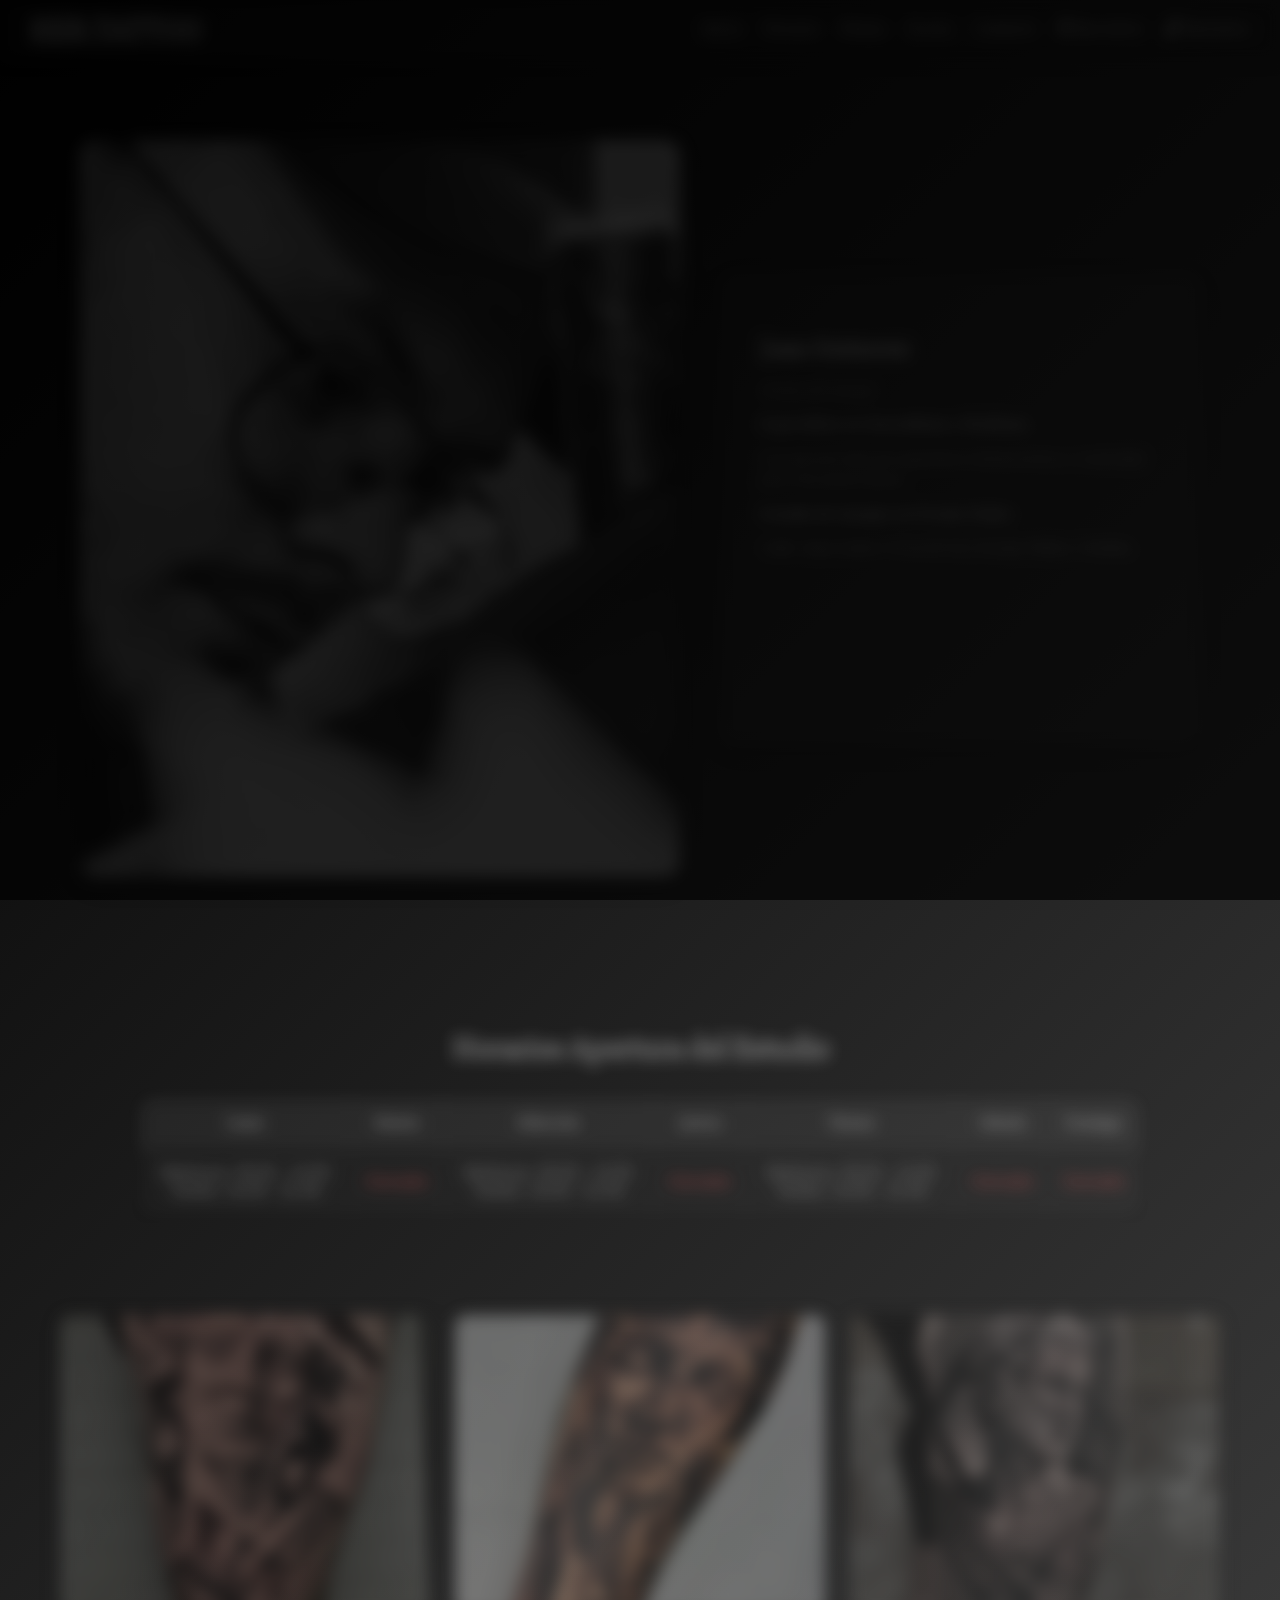
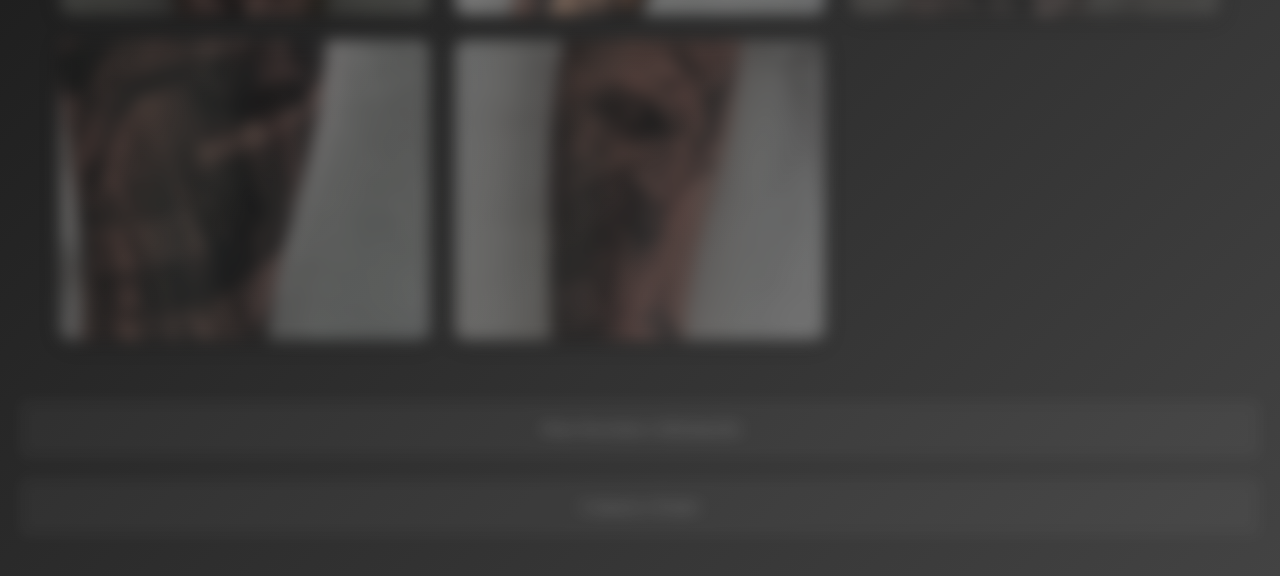
==== commit e3b939b7: "tilde" ====
--- a/index.html
+++ b/index.html
@@ -57,7 +57,7 @@
                     <p class="bio">Con más de 8 años de experiencia, fusiona técnica y creatividad para crear piezas
                         únicas.
                     </p>
-                    <strong>Estudio de tatuajes en Fernan Nuñez</strong>
+                    <strong>Estudio de tatuajes en Fernán Nuñez</strong>
                     <p>Calle: Juan Carlos I 53 (LOCAL) Fernán Núñez, Córdoba</p>
 
                     <div id="intro-logo" class="logo-card">
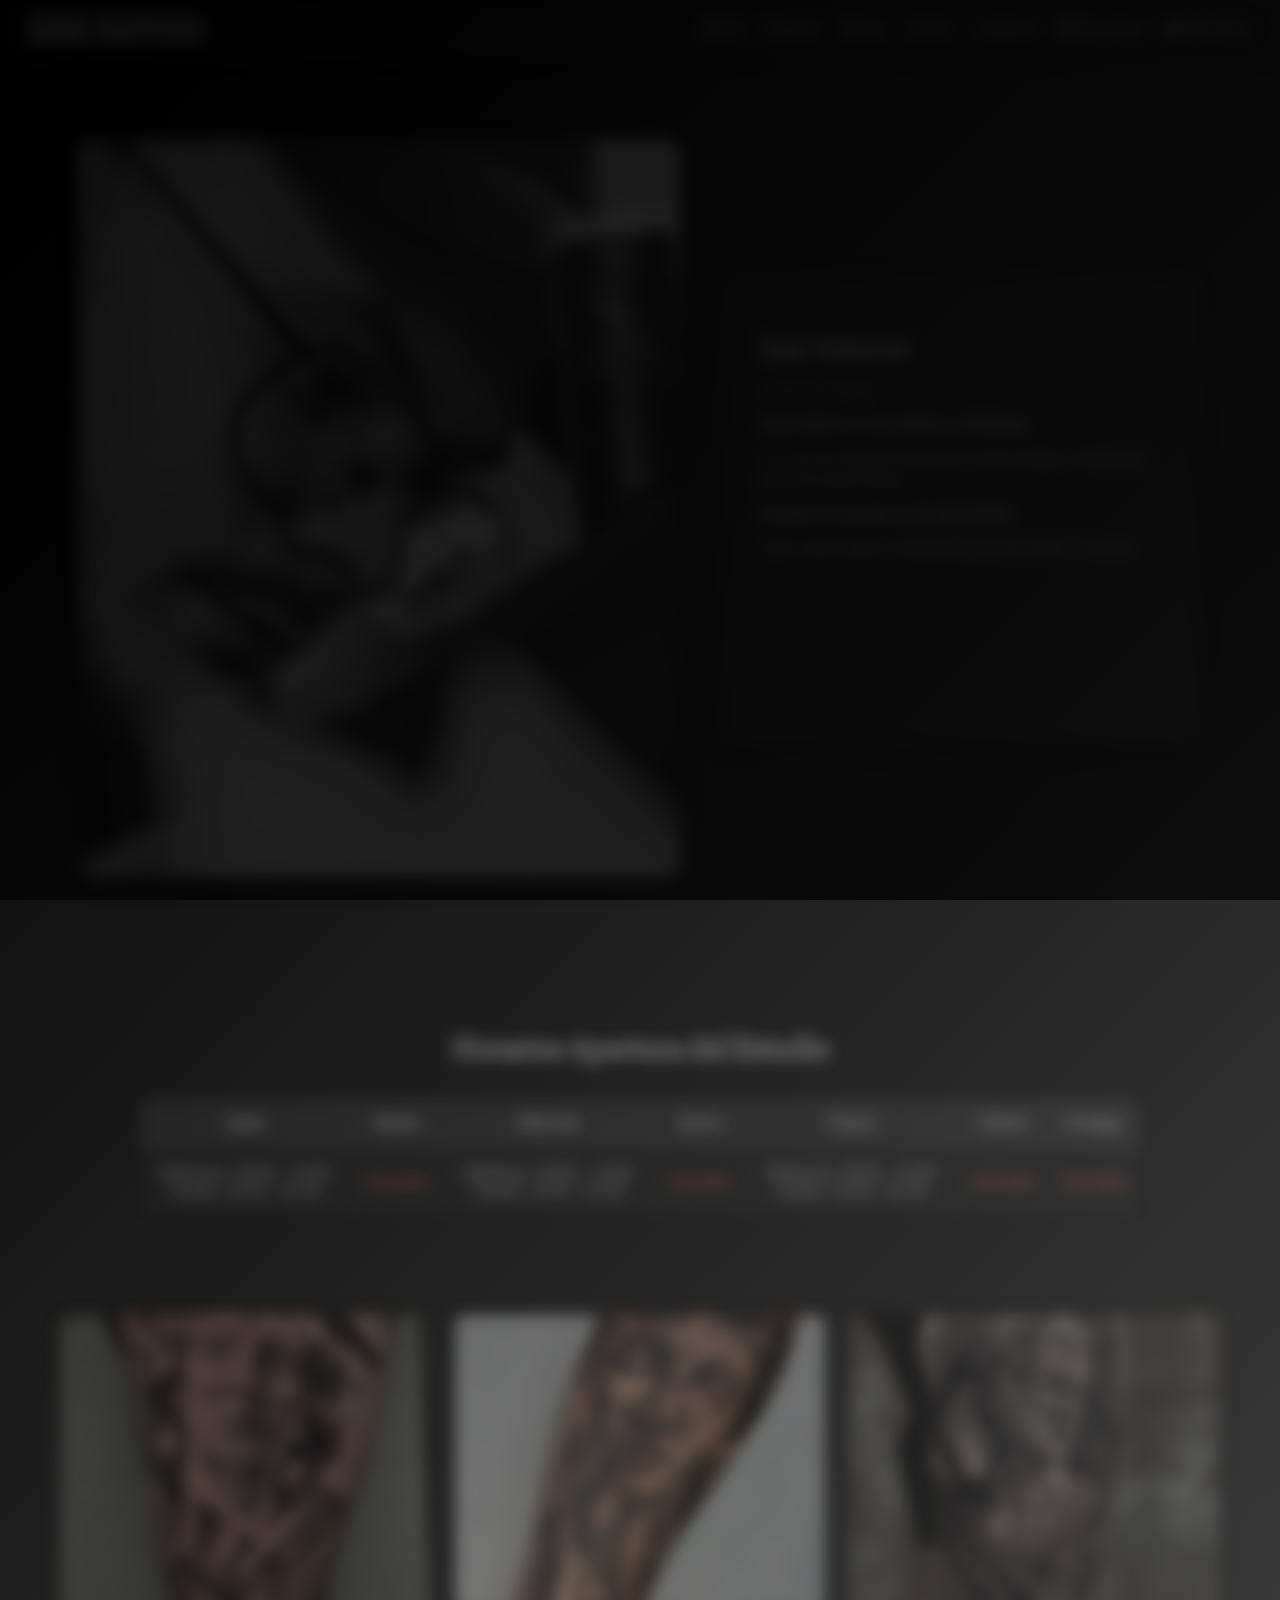
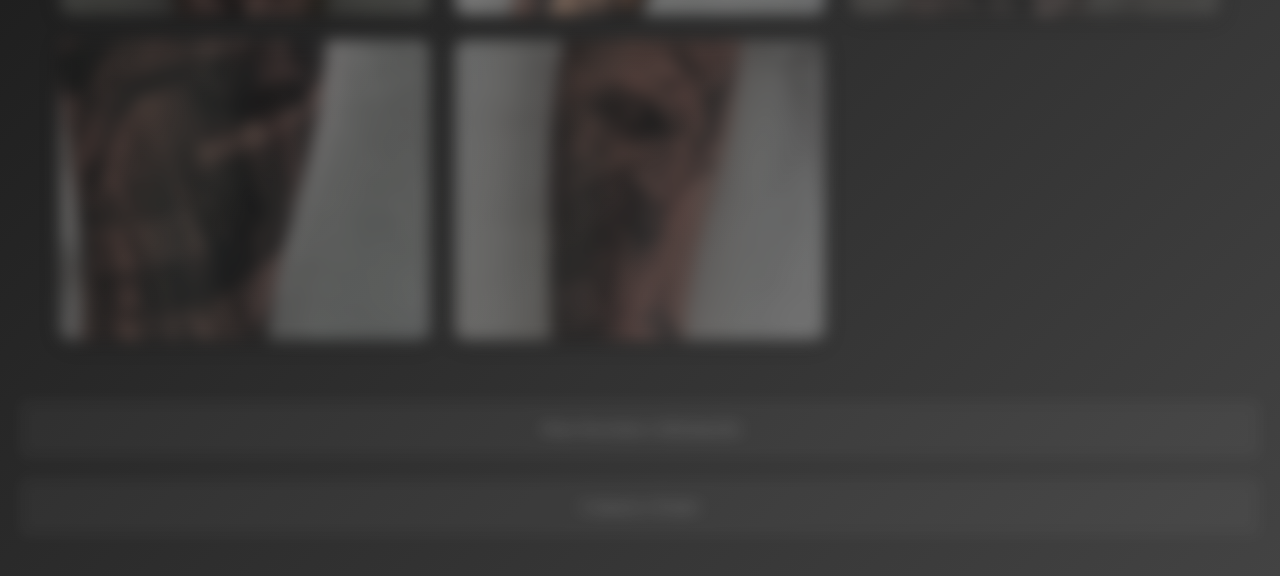
==== commit f2051c38: "la tilde3" ====
--- a/index.html
+++ b/index.html
@@ -57,7 +57,7 @@
                     <p class="bio">Con más de 8 años de experiencia, fusiona técnica y creatividad para crear piezas
                         únicas.
                     </p>
-                    <strong>Estudio de tatuajes en Fernán Nuñez</strong>
+                    <strong>Estudio de tatuajes en Fernán Núñez</strong>
                     <p>Calle: Juan Carlos I 53 (LOCAL) Fernán Núñez, Córdoba</p>
 
                     <div id="intro-logo" class="logo-card">
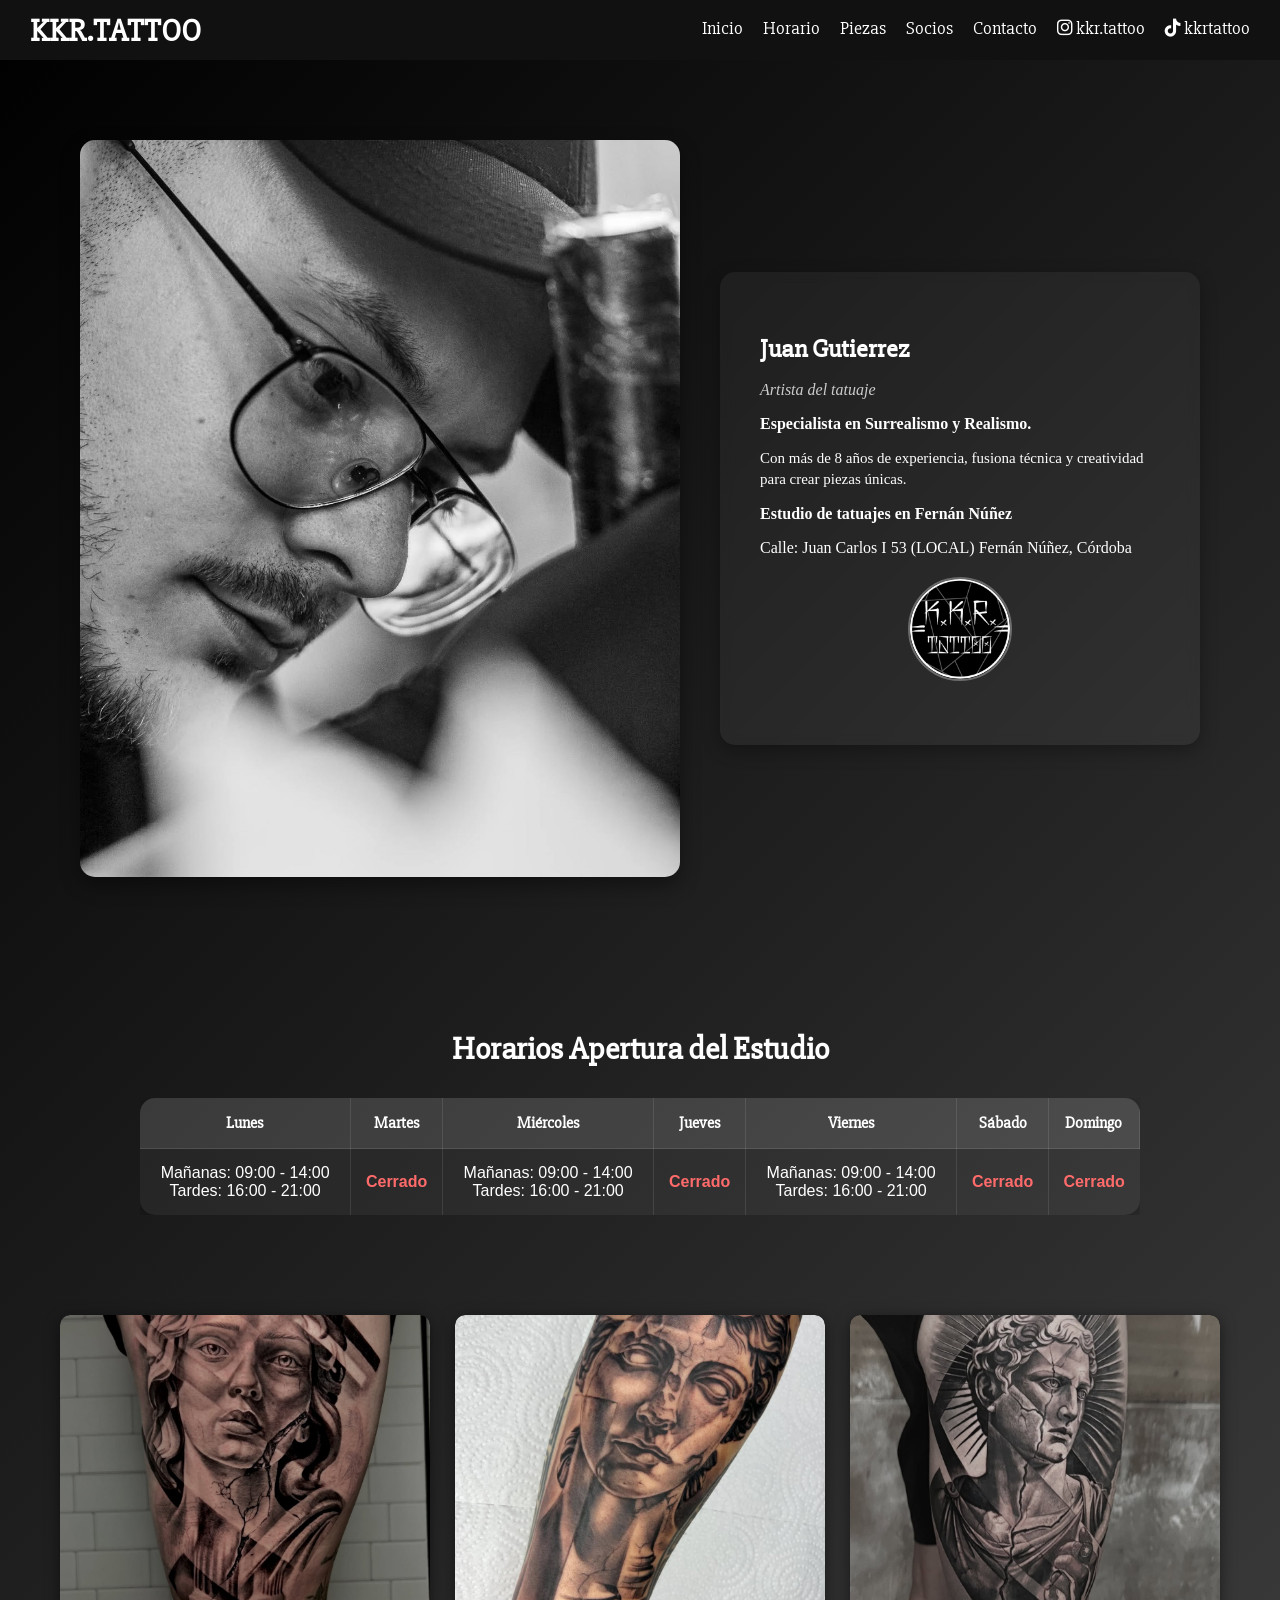
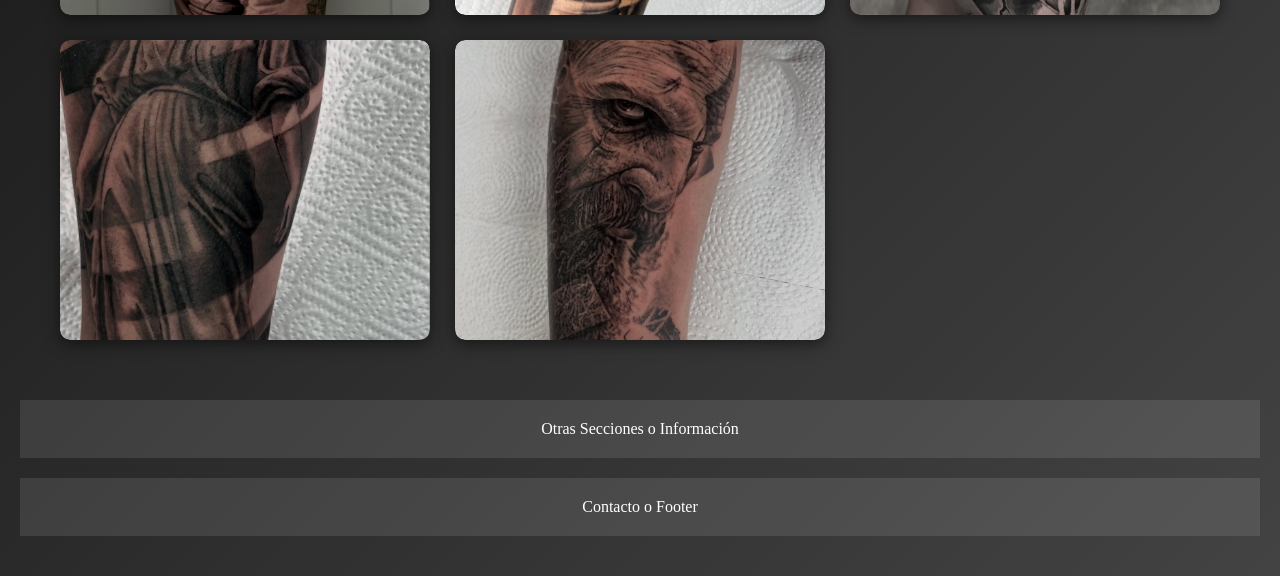
==== commit 118a3e08: "NavBar borrosa" ====
--- a/index.html
+++ b/index.html
@@ -107,7 +107,7 @@
                             <div class="carousel-images">
                                 <img src="Imagenes/Album1/Imagen1Album1.jpg" alt="Imagen 1 del Album 1">
                                 <img src="Imagenes/Album1/Imagen2Album1.jpg" alt="Imagen 2 del Album 1">
-                                </div>
+                            </div>
                             <button class="prev-btn">❮</button>
                             <button class="next-btn">❯</button>
                         </div>
@@ -185,10 +185,11 @@
     </div>
 
     <div id="lightbox" class="lightbox">
-        <div class="lightbox-backdrop"></div> <div class="lightbox-content">
+        <div class="lightbox-backdrop"></div>
+        <div class="lightbox-content">
             <span class="lightbox-close">&times;</span>
             <div class="lightbox-carousel-images">
-                </div>
+            </div>
             <button class="lightbox-prev-btn">❮</button>
             <button class="lightbox-next-btn">❯</button>
         </div>
@@ -247,6 +248,27 @@
             });
         }
 
+        // --- CÓDIGO NUEVO PARA EL SCROLL MÍNIMO Y LA BARRA DE NAVEGACIÓN ---
+        function setupScrollEffect() {
+            const topbar = document.querySelector('.topbar');
+            // Umbral de scroll mínimo (10 píxeles). ¡Esto lo activa casi inmediatamente!
+            const scrollThreshold = 10; 
+
+            function checkScroll() {
+                // Comprueba si el scroll vertical es mayor que el umbral
+                if (window.scrollY > scrollThreshold) {
+                    topbar.classList.add('scrolled-topbar');
+                } else {
+                    topbar.classList.remove('scrolled-topbar');
+                }
+            }
+
+            // Asigna la función al evento de scroll y la ejecuta al cargar 
+            window.addEventListener('scroll', checkScroll);
+            checkScroll(); // Ejecuta una vez al inicio por si la página ya carga desplazada
+        }
+        // --- FIN CÓDIGO NUEVO ---
+
 
         // Inicialización y Lógica Principal
         document.addEventListener('DOMContentLoaded', () => {
@@ -291,6 +313,9 @@
             initializeCarousel('Album4');
             initializeCarousel('Album5');
 
+            // 🌟 INICIALIZAR EL EFECTO DE SCROLL MÍNIMO
+            setupScrollEffect();
+
 
             // --- LÓGICA DEL LIGHTBOX CON CARRUSEL INTEGRADO ---
             const lightbox = document.getElementById('lightbox');
@@ -339,13 +364,13 @@
 
                     // 2. Determinar el índice de la imagen clicada (puede ser la default view o una del carrusel)
                     let clickedImageSrc = clickedImage.src;
-                    
+
                     // Si clicaste la imagen de la vista por defecto, su src ya está correcto.
                     // Si clicaste una del carrusel, también.
                     currentLightboxIndex = albumImages.indexOf(clickedImageSrc);
                     // Si no la encuentra (p. ej. por la URL completa), forzamos a 0
                     if (currentLightboxIndex === -1) {
-                         currentLightboxIndex = 0; 
+                        currentLightboxIndex = 0;
                     }
 
 
--- a/main.css
+++ b/main.css
@@ -1,663 +1,637 @@
+/* AJUSTE NUEVO: Desplazamiento suave al hacer clic en enlaces internos */
+html {
+    scroll-behavior: smooth;
+}
+
 body {
-  margin: 0;
-  background: linear-gradient(135deg, #000000 0%, #434343 100%);
+    margin: 0;
+    background: linear-gradient(135deg, #000000 0%, #434343 100%);
 }
 
 /* Barra superior */
 .topbar {
-  width: 100%;
-  height: 60px;
-  background-color: #111;
-  display: flex;
-  justify-content: space-between;
-  align-items: center;
-  padding: 0 30px;
-  box-sizing: border-box;
-  position: fixed;
-  top: 0;
-  left: 0;
-  z-index: 1000;
+    width: 100%;
+    height: 60px;
+    background-color: #111;
+    display: flex;
+    justify-content: space-between;
+    align-items: center;
+    padding: 0 30px;
+    box-sizing: border-box;
+    position: fixed;
+    top: 0;
+    left: 0;
+    z-index: 1000;
+    transition: background-color 0.3s ease; /* Aseguramos la transición del color */
+}
+
+/* AJUSTE CLAVE: Estilos para la barra cuando el usuario ha bajado */
+.topbar.scrolled-topbar {
+    background-color: rgba(17, 17, 17, 0.3); /* FONDO DIFUMINADO (más transparente) */
+    backdrop-filter: blur(8px); /* Efecto borroso */
 }
 
 /* Logo elegante */
 .topbar .logo {
-  font-family: "Slabo 27px", serif;
-  color: white;
-  font-size: 32px;
-  font-weight: 700;
+    font-family: "Slabo 27px", serif;
+    color: white;
+    font-size: 32px;
+    font-weight: 700;
 }
 
 /* Menú superior */
 .menu-top {
-  list-style: none;
-  display: flex;
-  gap: 20px;
-  margin: 0;
-  padding: 0;
+    list-style: none;
+    display: flex;
+    gap: 20px;
+    margin: 0;
+    padding: 0;
 }
 
 /* Enlaces del menú con efecto de subrayado animado */
 .menu-top li a {
-  font-family: "Slabo 27px", serif;
-  font-size: 18px;
-  text-decoration: none;
-  position: relative;
-  transition: all 0.3s ease;
-  color: white;
-  padding-bottom: 5px;
-  display: inline-block;
+    font-family: "Slabo 27px", serif;
+    font-size: 18px;
+    text-decoration: none;
+    position: relative;
+    transition: all 0.3s ease;
+    color: white;
+    padding-bottom: 5px;
+    display: inline-block;
 }
 
 /* Subrayado animado */
 .menu-top li a::before {
-  content: "";
-  position: absolute;
-  z-index: -1;
-  bottom: 0;
-  left: 0;
-  right: 0;
-  height: 5px;
-  background-color: #a6a6a6;
-  transform: scaleY(0);
-  transform-origin: bottom;
-  transition: transform 0.3s ease;
+    content: "";
+    position: absolute;
+    z-index: -1;
+    bottom: 0;
+    left: 0;
+    right: 0;
+    height: 5px;
+    background-color: #a6a6a6;
+    transform: scaleY(0);
+    transform-origin: bottom;
+    transition: transform 0.3s ease;
 }
 
 /* Animación al pasar el cursor */
 .menu-top li a:hover::before {
-  transform: scaleY(1);
+    transform: scaleY(1);
 }
 
 .menu-top li a:hover {
-  transform: translateY(-3px);
+    transform: translateY(-3px);
 }
 
 /* Contenido principal */
 .content {
-  padding: 80px 20px 20px 20px;
+    padding: 80px 20px 20px 20px;
 }
 
 /* --- Estilos de la Card y Perfil --- */
 .Juan {
-  display: flex;
-  justify-content: center;
-  /* Alineación horizontal centrada para mejor layout */
-  align-items: center;
-  gap: 40px;
-  padding: 60px 20px;
-  flex-wrap: wrap;
+    display: flex;
+    justify-content: center; /* Alineación horizontal centrada para mejor layout */
+    align-items: center;
+    gap: 40px;
+    padding: 60px 20px;
+    flex-wrap: wrap;
 }
 
 .Juan img {
-  width: 600px;
-  max-width: 100%;
-  border-radius: 15px;
-  box-shadow: 0 8px 20px rgba(0, 0, 0, 0.4);
-  object-fit: cover;
-  transition: transform 0.6s ease, box-shadow 0.6s ease;
-}
-
-.Juan>img:first-of-type:hover {
-  transform: translateY(-20px);
-  box-shadow: 0 12px 25px rgba(0, 0, 0, 0.5);
+    width: 600px;
+    max-width: 100%;
+    border-radius: 15px;
+    box-shadow: 0 8px 20px rgba(0, 0, 0, 0.4);
+    object-fit: cover;
+    transition: transform 0.6s ease, box-shadow 0.6s ease;
+}
+
+.Juan > img:first-of-type:hover {
+    transform: translateY(-20px);
+    box-shadow: 0 12px 25px rgba(0, 0, 0, 0.5);
 }
 
 .info-card {
-  background: rgba(255, 255, 255, 0.05);
-  padding: 40px 40px 60px 40px;
-  border-radius: 15px;
-  color: white;
-  width: 400px;
-  max-width: 100%;
-  /* Ajuste para responsividad */
-  height: auto;
-  box-shadow: 0 6px 18px rgba(0, 0, 0, 0.3);
-  backdrop-filter: blur(6px);
-  transition: transform 0.3s ease, box-shadow 0.3s ease;
+    background: rgba(255, 255, 255, 0.05);
+    padding: 40px 40px 60px 40px;
+    border-radius: 15px;
+    color: white;
+    width: 400px;
+    max-width: 100%; /* Ajuste para responsividad */
+    height: auto;
+    box-shadow: 0 6px 18px rgba(0, 0, 0, 0.3);
+    backdrop-filter: blur(6px);
+    transition: transform 0.3s ease, box-shadow 0.3s ease;
 }
 
 .info-card:hover {
-  transform: translateY(-5px);
-  box-shadow: 0 10px 25px rgba(0, 0, 0, 0.5);
+    transform: translateY(-5px);
+    box-shadow: 0 10px 25px rgba(0, 0, 0, 0.5);
 }
 
 .info-card h2 {
-  font-family: "Slabo 27px", serif;
-  font-size: 26px;
-  margin-bottom: 5px;
+    font-family: "Slabo 27px", serif;
+    font-size: 26px;
+    margin-bottom: 5px;
 }
 
 .info-card .rol {
-  font-style: italic;
-  color: #ccc;
-  margin-bottom: 10px;
+    font-style: italic;
+    color: #ccc;
+    margin-bottom: 10px;
 }
 
 .info-card .estilo {
-  font-weight: bold;
-  margin-bottom: 10px;
+    font-weight: bold;
+    margin-bottom: 10px;
 }
 
 .info-card .bio {
-  line-height: 1.4;
-  font-size: 15px;
-  margin-bottom: 15px;
-}
-
+    line-height: 1.4;
+    font-size: 15px;
+    margin-bottom: 15px;
+}
 /* Estilo del logo de destino */
 #intro-logo {
-  margin-top: 20px;
-  text-align: center;
-}
-
+    margin-top: 20px;
+    text-align: center;
+}
 .logo-card-img-container {
-  width: 100px;
-  /* Tamaño más pequeño para el logo de destino */
-  height: 100px;
-  border-radius: 50%;
-  overflow: hidden;
-  display: inline-block;
-  border: 2px solid rgba(255, 255, 255, 0.3);
+    width: 100px; /* Tamaño más pequeño para el logo de destino */
+    height: 100px;
+    border-radius: 50%;
+    overflow: hidden;
+    display: inline-block;
+    border: 2px solid rgba(255, 255, 255, 0.3);
 }
 
 .logo-card-img-container img {
-  width: 100%;
-  height: 100%;
-  object-fit: cover;
-  display: block;
-}
-
+    width: 100%;
+    height: 100%;
+    object-fit: cover;
+    display: block;
+}
 /* --- Fin Estilos de la Card y Perfil --- */
 
 
 /* --- Estilos de Horarios (div2) --- */
 .div2 {
-  padding: 40px 20px;
-  margin: 20px;
-  background: none;
-  /* Dejamos que el fondo del body haga el trabajo */
-  color: white;
-  text-align: center;
+    padding: 40px 20px;
+    margin: 20px;
+    background: none; /* Dejamos que el fondo del body haga el trabajo */
+    color: white;
+    text-align: center;
 }
 
 .horarioapertura {
-  font-family: "Slabo 27px", serif;
-  color: white;
-  font-size: 32px;
-  font-weight: 700;
-  margin-bottom: 30px;
+    font-family: "Slabo 27px", serif;
+    color: white;
+    font-size: 32px;
+    font-weight: 700;
+    margin-bottom: 30px;
 }
 
 .horarios {
-  max-width: 1000px;
-  margin: 0 auto;
-  /* Centra la tabla */
-  overflow-x: auto;
-  /* Permite scroll horizontal en pantallas pequeñas */
+    max-width: 1000px;
+    margin: 0 auto; /* Centra la tabla */
+    overflow-x: auto; /* Permite scroll horizontal en pantallas pequeñas */
 }
 
 .horario-horizontal {
-  width: 100%;
-  border-collapse: collapse;
-  text-align: center;
-  font-family: sans-serif;
-  color: white;
-  background: rgba(255, 255, 255, 0.05);
-  border-radius: 15px;
-  overflow: hidden;
-  box-shadow: 0 6px 18px rgba(0, 0, 0, 0.3);
-  min-width: 700px;
-  /* Asegura que la tabla no sea demasiado estrecha */
+    width: 100%;
+    border-collapse: collapse;
+    text-align: center;
+    font-family: sans-serif;
+    color: white;
+    background: rgba(255, 255, 255, 0.05);
+    border-radius: 15px;
+    overflow: hidden;
+    box-shadow: 0 6px 18px rgba(0, 0, 0, 0.3);
+    min-width: 700px; /* Asegura que la tabla no sea demasiado estrecha */
 }
 
 .horario-horizontal th,
 .horario-horizontal td {
-  padding: 15px 10px;
-  border-right: 1px solid rgba(255, 255, 255, 0.1);
-  border-bottom: 1px solid rgba(255, 255, 255, 0.1);
-  white-space: nowrap;
-  /* Evita que el texto se rompa en varias líneas */
+    padding: 15px 10px;
+    border-right: 1px solid rgba(255, 255, 255, 0.1);
+    border-bottom: 1px solid rgba(255, 255, 255, 0.1);
+    white-space: nowrap; /* Evita que el texto se rompa en varias líneas */
 }
 
 .horario-horizontal th {
-  background: rgba(255, 255, 255, 0.1);
-  font-family: "Slabo 27px", serif;
+    background: rgba(255, 255, 255, 0.1);
+    font-family: "Slabo 27px", serif;
 }
 
 .horario-horizontal td:last-child {
-  border-right: none;
+    border-right: none;
 }
 
 .horario-horizontal tr:last-child td {
-  border-bottom: none;
+    border-bottom: none;
 }
 
 .horario-horizontal td.cerrado {
-  color: #ff6b6b;
-  font-weight: bold;
+    color: #ff6b6b;
+    font-weight: bold;
 }
 
 .horario-horizontal tr:hover {
-  background: rgba(255, 255, 255, 0.1);
-}
-
+    background: rgba(255, 255, 255, 0.1);
+}
 /* --- Fin Estilos de Horarios (div2) --- */
 
 
 /* --- Estilos para la Galería de Álbumes (div3) --- */
 .div3 {
-  display: grid;
-  padding: 40px 20px;
-  margin: 20px;
-  /* Usa un máximo de 5 columnas, con un mínimo de 280px por columna */
-  grid-template-columns: repeat(auto-fit, minmax(280px, 1fr));
-  gap: 25px;
-  background: none;
+    display: grid;
+    padding: 40px 20px;
+    margin: 20px;
+    /* Usa un máximo de 5 columnas, con un mínimo de 280px por columna */
+    grid-template-columns: repeat(auto-fit, minmax(280px, 1fr));
+    gap: 25px;
+    background: none;
 }
 
 .album-card {
-  position: relative;
-  border-radius: 10px;
-  overflow: hidden;
-  box-shadow: 0 4px 15px rgba(0, 0, 0, 0.5);
-  transition: transform 0.3s ease, box-shadow 0.3s ease;
-  cursor: pointer;
-  background: #222;
-  height: 300px;
-  /* Altura fija para todas las tarjetas */
+    position: relative;
+    border-radius: 10px;
+    overflow: hidden;
+    box-shadow: 0 4px 15px rgba(0, 0, 0, 0.5);
+    transition: transform 0.3s ease, box-shadow 0.3s ease;
+    cursor: pointer;
+    background: #222;
+    height: 300px; /* Altura fija para todas las tarjetas */
 }
 
 .album-card:hover {
-  transform: translateY(-5px);
-  box-shadow: 0 8px 20px rgba(0, 0, 0, 0.7);
+    transform: translateY(-5px);
+    box-shadow: 0 8px 20px rgba(0, 0, 0, 0.7);
 }
 
 /* Contenedor que mantiene la altura para el carrusel y la vista por defecto */
 .carousel-container {
-  width: 100%;
-  height: 100%;
-  position: relative;
+    width: 100%;
+    height: 100%;
+    position: relative;
 }
 
 /* Vista por defecto (Imagen principal) */
 .card-default-view {
-  width: 100%;
-  height: 100%;
-  position: absolute;
-  top: 0;
-  left: 0;
-  transition: opacity 0.3s ease;
+    width: 100%;
+    height: 100%;
+    position: absolute;
+    top: 0;
+    left: 0;
+    transition: opacity 0.3s ease;
 }
 
 .card-default-view img {
-  width: 100%;
-  height: 100%;
-  object-fit: cover;
-  display: block;
-  border-radius: 10px;
-  /* Sombra y borde ya están en .album-card */
+    width: 100%;
+    height: 100%;
+    object-fit: cover;
+    display: block;
+    border-radius: 10px; /* Sombra y borde ya están en .album-card */
 }
 
 /* Ocultar la imagen de vista por defecto al hacer hover */
 .album-card:hover .card-default-view {
-  opacity: 0;
+    opacity: 0;
 }
 
 /* Contenedor del Carrusel (inicialmente invisible) */
 .album-carousel {
-  position: absolute;
-  top: 0;
-  left: 0;
-  width: 100%;
-  height: 100%;
-  opacity: 0;
-  pointer-events: none;
-  transition: opacity 0.3s ease;
-  display: flex;
-  overflow: hidden;
+    position: absolute;
+    top: 0;
+    left: 0;
+    width: 100%;
+    height: 100%;
+    opacity: 0;
+    pointer-events: none;
+    transition: opacity 0.3s ease;
+    display: flex;
+    overflow: hidden;
 }
 
 /* Mostrar el Carrusel al hacer hover */
 .album-card:hover .album-carousel {
-  opacity: 1;
-  pointer-events: all;
+    opacity: 1;
+    pointer-events: all;
 }
 
 /* Contenedor interno de las imágenes del carrusel */
 .carousel-images {
-  display: flex;
-  width: 100%;
-  height: 100%;
-  transition: transform 0.3s ease-in-out;
+    display: flex;
+    width: 100%;
+    height: 100%;
+    transition: transform 0.3s ease-in-out;
 }
 
 .carousel-images img {
-  min-width: 100%;
-  height: 100%;
-  object-fit: cover;
+    min-width: 100%;
+    height: 100%;
+    object-fit: cover;
 }
 
 /* Estilos para los botones de navegación (flechas en hover) */
-.prev-btn,
+.prev-btn, .next-btn {
+    position: absolute;
+    top: 50%;
+    transform: translateY(-50%);
+    background: rgba(0, 0, 0, 0.5);
+    color: white;
+    border: none;
+    padding: 10px;
+    cursor: pointer;
+    z-index: 10;
+    font-size: 20px;
+    line-height: 1;
+    opacity: 0.7;
+    transition: opacity 0.2s ease;
+}
+
+.prev-btn:hover, .next-btn:hover {
+    opacity: 1;
+}
+
+.prev-btn {
+    left: 0;
+    border-top-right-radius: 5px;
+    border-bottom-right-radius: 5px;
+}
+
 .next-btn {
-  position: absolute;
-  top: 50%;
-  transform: translateY(-50%);
-  background: rgba(0, 0, 0, 0.5);
-  color: white;
-  border: none;
-  padding: 10px;
-  cursor: pointer;
-  z-index: 10;
-  font-size: 20px;
-  line-height: 1;
-  opacity: 0.7;
-  transition: opacity 0.2s ease;
-}
-
-.prev-btn:hover,
-.next-btn:hover {
-  opacity: 1;
-}
-
-.prev-btn {
-  left: 0;
-  border-top-right-radius: 5px;
-  border-bottom-right-radius: 5px;
-}
-
-.next-btn {
-  right: 0;
-  border-top-left-radius: 5px;
-  border-bottom-left-radius: 5px;
-}
-
+    right: 0;
+    border-top-left-radius: 5px;
+    border-bottom-left-radius: 5px;
+}
 /* --- Fin Estilos de la Galería de Álbumes --- */
 
 
 /* Divs adicionales */
-.div4,
-.div5 {
-  margin: 20px 0;
-  padding: 20px;
-  background: rgba(255, 255, 255, 0.1);
-  color: white;
-  text-align: center;
+.div4, .div5 {
+    margin: 20px 0;
+    padding: 20px;
+    background: rgba(255, 255, 255, 0.1);
+    color: white;
+    text-align: center;
 }
 
 
 /* --- Estilos para la Animación de Introducción --- */
 
 #intro-overlay {
-  position: fixed;
-  top: 0;
-  left: 0;
-  width: 100%;
-  height: 100%;
-  z-index: 9999;
-  display: flex;
-  justify-content: center;
-  align-items: center;
-  background-color: rgba(0, 0, 0, 0.7);
-  opacity: 1;
-  transition: opacity 0.5s ease-out;
+    position: fixed;
+    top: 0;
+    left: 0;
+    width: 100%;
+    height: 100%;
+    z-index: 9999;
+    display: flex;
+    justify-content: center;
+    align-items: center;
+    background-color: rgba(0, 0, 0, 0.7);
+    opacity: 1;
+    transition: opacity 0.5s ease-out;
 }
 
 /* El logo dentro del overlay (estado inicial) */
 #intro-overlay .logo-card {
-  position: absolute;
-  /* AJUSTE CLAVE 1: Reducción del tamaño del círculo de carga */
-  width: 200px;
-  height: 200px;
-  display: flex;
-  justify-content: center;
-  align-items: center;
-  box-shadow: 0 0 30px rgba(255, 255, 255, 0.5);
-  border-radius: 50%;
-  overflow: hidden;
-}
-
-/* AJUSTE CLAVE 2A: Asegurar que el contenedor interno ocupe el 100% del círculo */
+    position: absolute;
+    /* TAMAÑO MÁS PEQUEÑO: 200px */
+    width: 200px; 
+    height: 200px; 
+    display: flex;
+    justify-content: center;
+    align-items: center;
+    box-shadow: 0 0 30px rgba(255, 255, 255, 0.5);
+    border-radius: 50%;
+    overflow: hidden;
+}
+
+/* Asegurar que el contenedor interno ocupe el 100% del círculo */
 #intro-overlay .logo-card .logo-card-img-container {
-  width: 100%;
-  height: 100%;
-  border-radius: 50%;
-  overflow: hidden;
-}
-
-/* AJUSTE CLAVE 2B: Asegurar que la imagen dentro del overlay rellene completamente el contenedor */
+    width: 100%; 
+    height: 100%;
+    border-radius: 50%;
+    overflow: hidden;
+}
+
+/* Asegurar que la imagen dentro del overlay rellene completamente el contenedor */
 #intro-overlay .logo-card .logo-card-img-container img {
-  width: 100%;
-  height: 100%;
-  object-fit: cover;
-  /* ¡Esto hace que la imagen rellene el círculo! */
-  display: block;
+    width: 100%;
+    height: 100%;
+    object-fit: cover; 
+    display: block;
 }
 
 
 /* Ocultar el logo en su posición original hasta que termine la intro */
 .info-card #intro-logo {
-  visibility: hidden;
-  opacity: 0;
+    visibility: hidden;
+    opacity: 0;
 }
 
 /* Contenido de la web (barra y contenido principal) */
 .topbar,
 .content {
-  transition: filter 1s ease, opacity 1s ease;
+    transition: filter 1s ease, opacity 1s ease;
 }
 
 /* Estado inicial de la web: desenfocada y menos opaca */
 .page-blurred .topbar,
 .page-blurred .content {
-  filter: blur(8px);
-  opacity: 0.4;
-  pointer-events: none;
+    filter: blur(8px);
+    opacity: 0.4;
+    pointer-events: none;
 }
 
 /* Animación del logo (keyframes) */
 @keyframes logo-intro-animation {
-
-  /* Estado inicial: Centrado, MÁS GRANDE y con latido inicial */
-  0% {
-    transform: translate(0, 0) scale(2.0);
-    /* AJUSTE: Escala grande */
-    opacity: 1;
-    box-shadow: 0 0 30px rgba(255, 255, 255, 0.5);
-  }
-
-  /* Pulsos de latido */
-  20% {
-    transform: translate(0, 0) scale(2.1);
-  }
-
-  40% {
-    transform: translate(0, 0) scale(2.0);
-  }
-
-  60% {
-    transform: translate(0, 0) scale(2.1);
-  }
-
-  /* Pequeña pausa antes de moverse */
-  70% {
-    transform: translate(0, 0) scale(2.0);
-    /* AJUSTE: Escala grande */
-    opacity: 1;
-    box-shadow: 0 0 30px rgba(255, 255, 255, 0.5);
-  }
-
-  /* Vuelve a su posición final (el movimiento de salida) */
-  100% {
-    /* AJUSTE CLAVE 3: Escala final para 350px -> 100px (100/350 ≈ 0.285) */
-    transform: translate(var(--dx), var(--dy)) scale(0.285);
-    opacity: 0;
-  }
-}
-
+    /* Estado inicial: Escala de impacto más pequeña (1.5) */
+    0% {
+        transform: translate(0, 0) scale(1.5); 
+        opacity: 1;
+        box-shadow: 0 0 30px rgba(255, 255, 255, 0.5);
+    }
+
+    /* Pulsos de latido */
+    20% { transform: translate(0, 0) scale(1.6); }
+    40% { transform: translate(0, 0) scale(1.5); }
+    60% { transform: translate(0, 0) scale(1.6); }
+
+    /* Pequeña pausa antes de moverse */
+    70% {
+        transform: translate(0, 0) scale(1.5); 
+        opacity: 1;
+        box-shadow: 0 0 30px rgba(255, 255, 255, 0.5);
+    }
+
+    /* Vuelve a su posición final (el movimiento de salida) */
+    100% {
+        /* Nueva escala final: 100px (destino) / 200px (base) = 0.5 */
+        transform: translate(var(--dx), var(--dy)) scale(0.5);
+        opacity: 0; 
+    }
+}
 /* --- Fin Estilos para la Animación de Introducción --- */
 
 
 /* --- Estilos para el Lightbox/Modal --- */
 
 .lightbox {
-  position: fixed;
-  top: 0;
-  left: 0;
-  width: 100%;
-  height: 100%;
-  display: none;
-  /* Inicialmente oculto */
-  justify-content: center;
-  align-items: center;
-  z-index: 2000;
+    position: fixed;
+    top: 0;
+    left: 0;
+    width: 100%;
+    height: 100%;
+    display: none; /* Inicialmente oculto */
+    justify-content: center;
+    align-items: center;
+    z-index: 2000;
 }
 
 .lightbox.active {
-  display: flex;
-  /* Muestra el lightbox */
+    display: flex; /* Muestra el lightbox */
 }
 
 /* Fondo oscuro y semi-transparente */
 .lightbox-backdrop {
-  position: absolute;
-  top: 0;
-  left: 0;
-  width: 100%;
-  height: 100%;
-  background-color: rgba(0, 0, 0, 0.9);
-  z-index: 2000;
+    position: absolute;
+    top: 0;
+    left: 0;
+    width: 100%;
+    height: 100%;
+    background-color: rgba(0, 0, 0, 0.9);
+    z-index: 2000;
 }
 
 /* Contenido de la imagen (centrado y contendrá el carrusel) */
 .lightbox-content {
-  position: relative;
-  z-index: 2001;
-  width: 80vw;
-  max-width: 1200px;
-  /* Aumentado para ver mejor los detalles */
-  height: 85vh;
-  max-height: 800px;
-  margin: auto;
-  box-shadow: 0 0 40px rgba(0, 0, 0, 0.9);
-  border-radius: 5px;
-  background-color: #1a1a1a;
-  display: flex;
-  align-items: center;
-  overflow: hidden;
+    position: relative;
+    z-index: 2001;
+    width: 80vw;
+    max-width: 1200px; /* Aumentado para ver mejor los detalles */
+    height: 85vh;
+    max-height: 800px;
+    margin: auto;
+    box-shadow: 0 0 40px rgba(0, 0, 0, 0.9);
+    border-radius: 5px;
+    background-color: #1a1a1a;
+    display: flex;
+    align-items: center;
+    overflow: hidden;
 }
 
 /* Contenedor de las imágenes del carrusel dentro del lightbox */
 .lightbox-carousel-images {
-  display: flex;
-  height: 100%;
-  width: 100%;
-  transition: transform 0.3s ease-in-out;
+    display: flex;
+    height: 100%;
+    width: 100%;
+    transition: transform 0.3s ease-in-out;
 }
 
 .lightbox-carousel-images img {
-  min-width: 100%;
-  height: 100%;
-  object-fit: contain;
-  /* Ajusta la imagen sin recortar dentro del contenedor */
-  display: block;
-  margin: auto;
+    min-width: 100%;
+    height: 100%;
+    object-fit: contain; /* Ajusta la imagen sin recortar dentro del contenedor */
+    display: block;
+    margin: auto;
 }
 
 /* Botones de navegación del lightbox */
-.lightbox-prev-btn,
+.lightbox-prev-btn, .lightbox-next-btn {
+    position: absolute;
+    top: 50%;
+    transform: translateY(-50%);
+    background: rgba(0, 0, 0, 0.6);
+    color: white;
+    border: none;
+    padding: 15px 12px;
+    cursor: pointer;
+    z-index: 2002;
+    font-size: 28px;
+    line-height: 1;
+    opacity: 0.8;
+    transition: opacity 0.2s ease, background-color 0.2s ease;
+    border-radius: 5px;
+}
+
+.lightbox-prev-btn:hover, .lightbox-next-btn:hover {
+    opacity: 1;
+    background-color: rgba(0, 0, 0, 0.8);
+}
+
+.lightbox-prev-btn {
+    left: 10px;
+}
+
 .lightbox-next-btn {
-  position: absolute;
-  top: 50%;
-  transform: translateY(-50%);
-  background: rgba(0, 0, 0, 0.6);
-  color: white;
-  border: none;
-  padding: 15px 12px;
-  cursor: pointer;
-  z-index: 2002;
-  font-size: 28px;
-  line-height: 1;
-  opacity: 0.8;
-  transition: opacity 0.2s ease, background-color 0.2s ease;
-  border-radius: 5px;
-}
-
-.lightbox-prev-btn:hover,
-.lightbox-next-btn:hover {
-  opacity: 1;
-  background-color: rgba(0, 0, 0, 0.8);
-}
-
-.lightbox-prev-btn {
-  left: 10px;
-}
-
-.lightbox-next-btn {
-  right: 10px;
+    right: 10px;
 }
 
 /* Botón de cerrar (X) */
 .lightbox-close {
-  position: absolute;
-  top: 10px;
-  right: 10px;
-  color: white;
-  font-size: 40px;
-  font-weight: bold;
-  cursor: pointer;
-  line-height: 1;
-  text-shadow: 0 0 5px black;
-  transition: color 0.2s;
-  z-index: 2003;
+    position: absolute;
+    top: 10px;
+    right: 10px;
+    color: white;
+    font-size: 40px;
+    font-weight: bold;
+    cursor: pointer;
+    line-height: 1;
+    text-shadow: 0 0 5px black;
+    transition: color 0.2s;
+    z-index: 2003;
 }
 
 .lightbox-close:hover {
-  color: #ff6b6b;
+    color: #ff6b6b;
 }
 
 /* --- Fin Estilos para el Lightbox/Modal --- */
 
 /* --- Media Queries para Responsividad --- */
 @media (max-width: 900px) {
-  .topbar {
-    height: auto;
-    flex-direction: column;
-    padding: 10px 20px;
-  }
-
-  .topbar .logo {
-    margin-bottom: 10px;
-  }
-
-  .menu-top {
-    flex-wrap: wrap;
-    justify-content: center;
-    gap: 10px 15px;
-  }
-
-  .menu-top li a {
-    font-size: 16px;
-  }
-
-  .Juan {
-    flex-direction: column;
-    padding: 40px 20px;
-    gap: 25px;
-  }
-
-  .Juan img {
-    width: 100%;
-    max-width: 500px;
-  }
-
-  .info-card {
-    width: 100%;
-    padding: 30px;
-  }
-
-  .horario-horizontal {
-    min-width: 100%;
-    /* La tabla ocupará todo el ancho disponible */
-  }
-}+    .topbar {
+        height: auto;
+        flex-direction: column;
+        padding: 10px 20px;
+    }
+
+    .topbar .logo {
+        margin-bottom: 10px;
+    }
+
+    .menu-top {
+        flex-wrap: wrap;
+        justify-content: center;
+        gap: 10px 15px;
+    }
+
+    .menu-top li a {
+        font-size: 16px;
+    }
+
+    .Juan {
+        flex-direction: column;
+        padding: 40px 20px;
+        gap: 25px;
+    }
+
+    .Juan img {
+        width: 100%;
+        max-width: 500px;
+    }
+
+    .info-card {
+        width: 100%;
+        padding: 30px;
+    }
+
+    .horario-horizontal {
+        min-width: 100%; /* La tabla ocupará todo el ancho disponible */
+    }
+} 
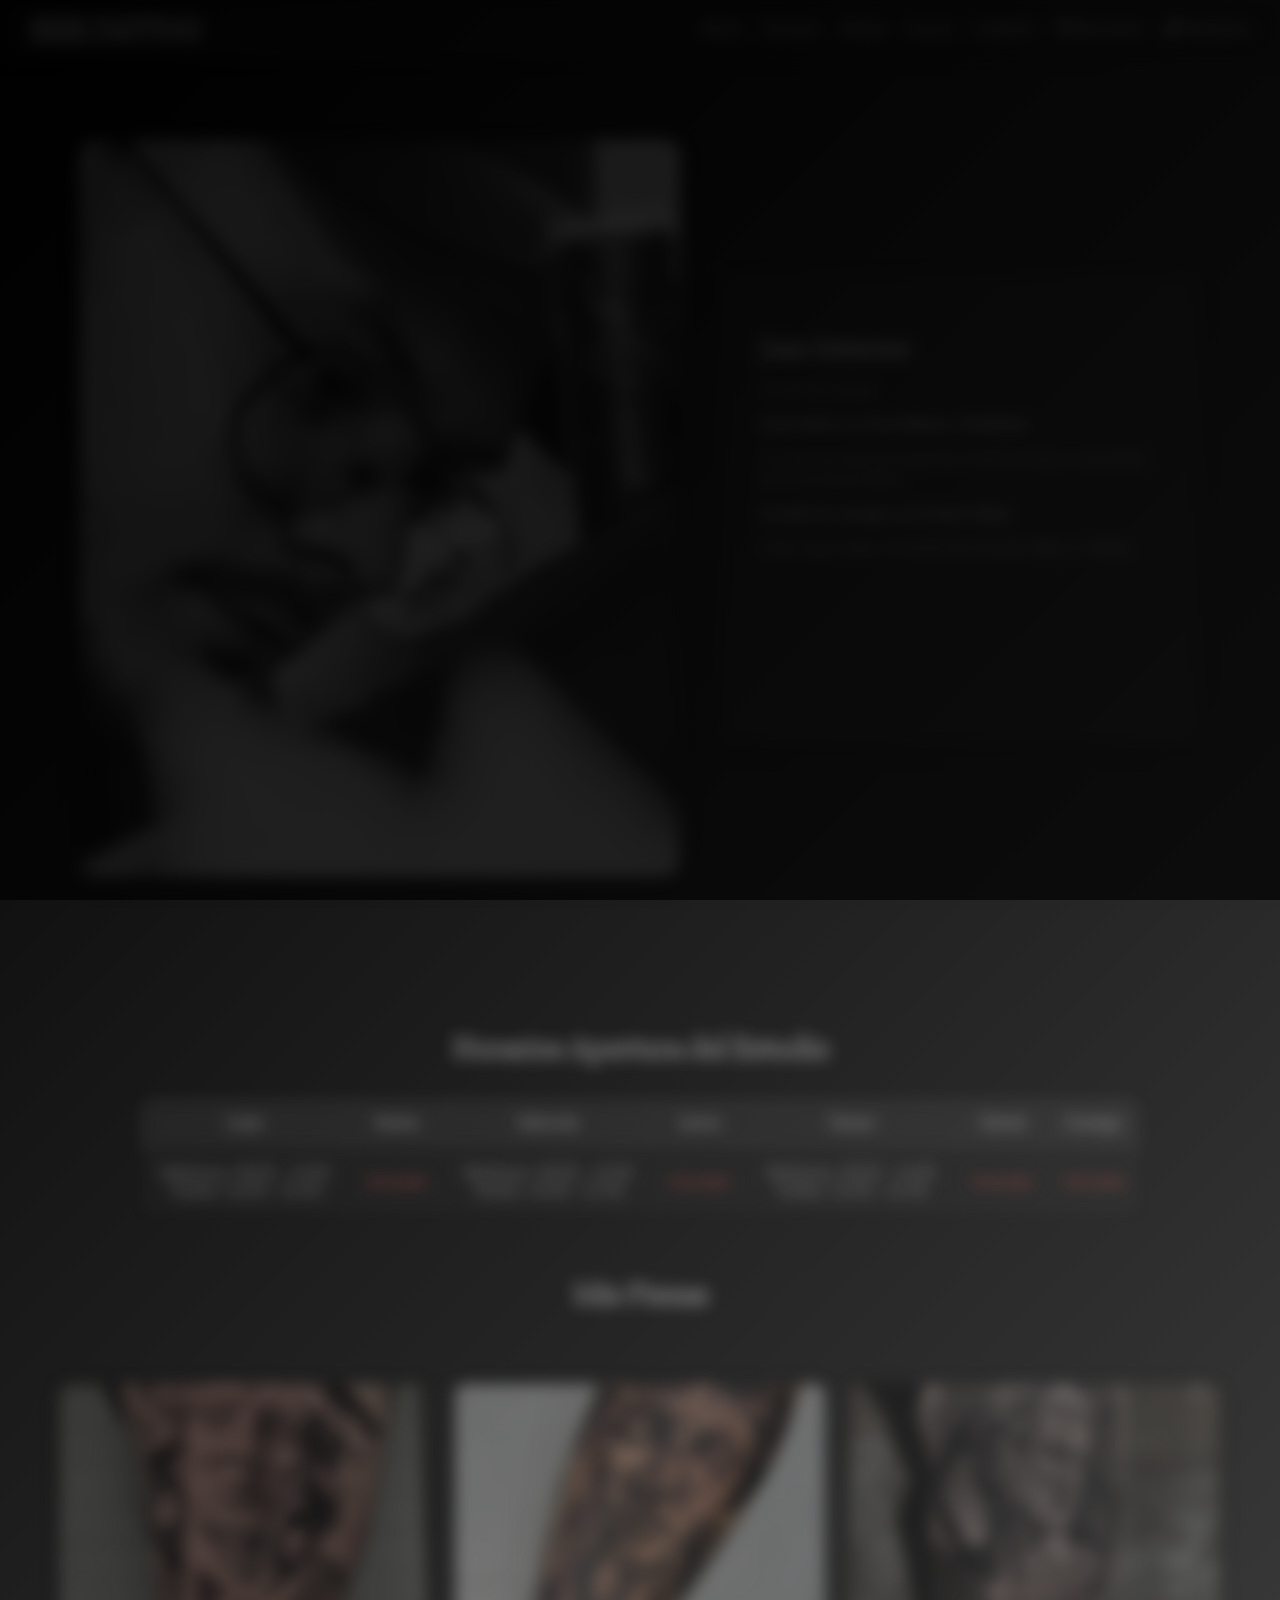
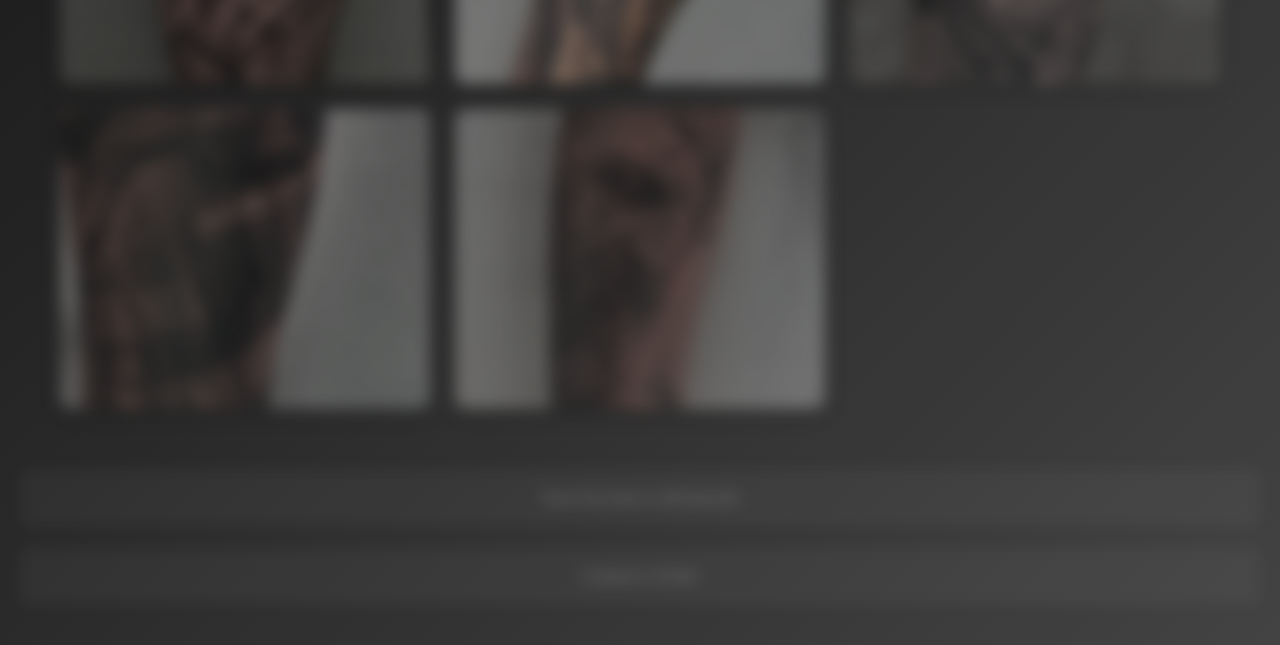
==== commit 5750dcfb: "Piezas" ====
--- a/index.html
+++ b/index.html
@@ -97,6 +97,8 @@
                     </table>
                 </div>
             </div>
+            <p class="piezastxt">Mis Piezas</p>
+
             <div id="piezas" class="div3">
                 <div class="album-card" id="Album1">
                     <div class="carousel-container">
@@ -252,7 +254,7 @@
         function setupScrollEffect() {
             const topbar = document.querySelector('.topbar');
             // Umbral de scroll mínimo (10 píxeles). ¡Esto lo activa casi inmediatamente!
-            const scrollThreshold = 10; 
+            const scrollThreshold = 10;
 
             function checkScroll() {
                 // Comprueba si el scroll vertical es mayor que el umbral
--- a/main.css
+++ b/main.css
@@ -22,13 +22,16 @@
     top: 0;
     left: 0;
     z-index: 1000;
-    transition: background-color 0.3s ease; /* Aseguramos la transición del color */
+    transition: background-color 0.3s ease;
+    /* Aseguramos la transición del color */
 }
 
 /* AJUSTE CLAVE: Estilos para la barra cuando el usuario ha bajado */
 .topbar.scrolled-topbar {
-    background-color: rgba(17, 17, 17, 0.3); /* FONDO DIFUMINADO (más transparente) */
-    backdrop-filter: blur(8px); /* Efecto borroso */
+    background-color: rgba(17, 17, 17, 0.3);
+    /* FONDO DIFUMINADO (más transparente) */
+    backdrop-filter: blur(8px);
+    /* Efecto borroso */
 }
 
 /* Logo elegante */
@@ -92,7 +95,8 @@
 /* --- Estilos de la Card y Perfil --- */
 .Juan {
     display: flex;
-    justify-content: center; /* Alineación horizontal centrada para mejor layout */
+    justify-content: center;
+    /* Alineación horizontal centrada para mejor layout */
     align-items: center;
     gap: 40px;
     padding: 60px 20px;
@@ -108,7 +112,7 @@
     transition: transform 0.6s ease, box-shadow 0.6s ease;
 }
 
-.Juan > img:first-of-type:hover {
+.Juan>img:first-of-type:hover {
     transform: translateY(-20px);
     box-shadow: 0 12px 25px rgba(0, 0, 0, 0.5);
 }
@@ -119,7 +123,8 @@
     border-radius: 15px;
     color: white;
     width: 400px;
-    max-width: 100%; /* Ajuste para responsividad */
+    max-width: 100%;
+    /* Ajuste para responsividad */
     height: auto;
     box-shadow: 0 6px 18px rgba(0, 0, 0, 0.3);
     backdrop-filter: blur(6px);
@@ -153,13 +158,16 @@
     font-size: 15px;
     margin-bottom: 15px;
 }
+
 /* Estilo del logo de destino */
 #intro-logo {
     margin-top: 20px;
     text-align: center;
 }
+
 .logo-card-img-container {
-    width: 100px; /* Tamaño más pequeño para el logo de destino */
+    width: 100px;
+    /* Tamaño más pequeño para el logo de destino */
     height: 100px;
     border-radius: 50%;
     overflow: hidden;
@@ -173,6 +181,7 @@
     object-fit: cover;
     display: block;
 }
+
 /* --- Fin Estilos de la Card y Perfil --- */
 
 
@@ -180,7 +189,8 @@
 .div2 {
     padding: 40px 20px;
     margin: 20px;
-    background: none; /* Dejamos que el fondo del body haga el trabajo */
+    background: none;
+    /* Dejamos que el fondo del body haga el trabajo */
     color: white;
     text-align: center;
 }
@@ -195,8 +205,10 @@
 
 .horarios {
     max-width: 1000px;
-    margin: 0 auto; /* Centra la tabla */
-    overflow-x: auto; /* Permite scroll horizontal en pantallas pequeñas */
+    margin: 0 auto;
+    /* Centra la tabla */
+    overflow-x: auto;
+    /* Permite scroll horizontal en pantallas pequeñas */
 }
 
 .horario-horizontal {
@@ -209,7 +221,8 @@
     border-radius: 15px;
     overflow: hidden;
     box-shadow: 0 6px 18px rgba(0, 0, 0, 0.3);
-    min-width: 700px; /* Asegura que la tabla no sea demasiado estrecha */
+    min-width: 700px;
+    /* Asegura que la tabla no sea demasiado estrecha */
 }
 
 .horario-horizontal th,
@@ -217,7 +230,8 @@
     padding: 15px 10px;
     border-right: 1px solid rgba(255, 255, 255, 0.1);
     border-bottom: 1px solid rgba(255, 255, 255, 0.1);
-    white-space: nowrap; /* Evita que el texto se rompa en varias líneas */
+    white-space: nowrap;
+    /* Evita que el texto se rompa en varias líneas */
 }
 
 .horario-horizontal th {
@@ -241,6 +255,7 @@
 .horario-horizontal tr:hover {
     background: rgba(255, 255, 255, 0.1);
 }
+
 /* --- Fin Estilos de Horarios (div2) --- */
 
 
@@ -263,7 +278,8 @@
     transition: transform 0.3s ease, box-shadow 0.3s ease;
     cursor: pointer;
     background: #222;
-    height: 300px; /* Altura fija para todas las tarjetas */
+    height: 300px;
+    /* Altura fija para todas las tarjetas */
 }
 
 .album-card:hover {
@@ -293,7 +309,8 @@
     height: 100%;
     object-fit: cover;
     display: block;
-    border-radius: 10px; /* Sombra y borde ya están en .album-card */
+    border-radius: 10px;
+    /* Sombra y borde ya están en .album-card */
 }
 
 /* Ocultar la imagen de vista por defecto al hacer hover */
@@ -336,7 +353,8 @@
 }
 
 /* Estilos para los botones de navegación (flechas en hover) */
-.prev-btn, .next-btn {
+.prev-btn,
+.next-btn {
     position: absolute;
     top: 50%;
     transform: translateY(-50%);
@@ -352,7 +370,8 @@
     transition: opacity 0.2s ease;
 }
 
-.prev-btn:hover, .next-btn:hover {
+.prev-btn:hover,
+.next-btn:hover {
     opacity: 1;
 }
 
@@ -367,11 +386,13 @@
     border-top-left-radius: 5px;
     border-bottom-left-radius: 5px;
 }
+
 /* --- Fin Estilos de la Galería de Álbumes --- */
 
 
 /* Divs adicionales */
-.div4, .div5 {
+.div4,
+.div5 {
     margin: 20px 0;
     padding: 20px;
     background: rgba(255, 255, 255, 0.1);
@@ -401,8 +422,8 @@
 #intro-overlay .logo-card {
     position: absolute;
     /* TAMAÑO MÁS PEQUEÑO: 200px */
-    width: 200px; 
-    height: 200px; 
+    width: 200px;
+    height: 200px;
     display: flex;
     justify-content: center;
     align-items: center;
@@ -413,7 +434,7 @@
 
 /* Asegurar que el contenedor interno ocupe el 100% del círculo */
 #intro-overlay .logo-card .logo-card-img-container {
-    width: 100%; 
+    width: 100%;
     height: 100%;
     border-radius: 50%;
     overflow: hidden;
@@ -423,7 +444,7 @@
 #intro-overlay .logo-card .logo-card-img-container img {
     width: 100%;
     height: 100%;
-    object-fit: cover; 
+    object-fit: cover;
     display: block;
 }
 
@@ -450,21 +471,30 @@
 
 /* Animación del logo (keyframes) */
 @keyframes logo-intro-animation {
+
     /* Estado inicial: Escala de impacto más pequeña (1.5) */
     0% {
-        transform: translate(0, 0) scale(1.5); 
+        transform: translate(0, 0) scale(1.5);
         opacity: 1;
         box-shadow: 0 0 30px rgba(255, 255, 255, 0.5);
     }
 
     /* Pulsos de latido */
-    20% { transform: translate(0, 0) scale(1.6); }
-    40% { transform: translate(0, 0) scale(1.5); }
-    60% { transform: translate(0, 0) scale(1.6); }
+    20% {
+        transform: translate(0, 0) scale(1.6);
+    }
+
+    40% {
+        transform: translate(0, 0) scale(1.5);
+    }
+
+    60% {
+        transform: translate(0, 0) scale(1.6);
+    }
 
     /* Pequeña pausa antes de moverse */
     70% {
-        transform: translate(0, 0) scale(1.5); 
+        transform: translate(0, 0) scale(1.5);
         opacity: 1;
         box-shadow: 0 0 30px rgba(255, 255, 255, 0.5);
     }
@@ -473,9 +503,10 @@
     100% {
         /* Nueva escala final: 100px (destino) / 200px (base) = 0.5 */
         transform: translate(var(--dx), var(--dy)) scale(0.5);
-        opacity: 0; 
-    }
-}
+        opacity: 0;
+    }
+}
+
 /* --- Fin Estilos para la Animación de Introducción --- */
 
 
@@ -487,14 +518,16 @@
     left: 0;
     width: 100%;
     height: 100%;
-    display: none; /* Inicialmente oculto */
+    display: none;
+    /* Inicialmente oculto */
     justify-content: center;
     align-items: center;
     z-index: 2000;
 }
 
 .lightbox.active {
-    display: flex; /* Muestra el lightbox */
+    display: flex;
+    /* Muestra el lightbox */
 }
 
 /* Fondo oscuro y semi-transparente */
@@ -513,7 +546,8 @@
     position: relative;
     z-index: 2001;
     width: 80vw;
-    max-width: 1200px; /* Aumentado para ver mejor los detalles */
+    max-width: 1200px;
+    /* Aumentado para ver mejor los detalles */
     height: 85vh;
     max-height: 800px;
     margin: auto;
@@ -536,13 +570,15 @@
 .lightbox-carousel-images img {
     min-width: 100%;
     height: 100%;
-    object-fit: contain; /* Ajusta la imagen sin recortar dentro del contenedor */
+    object-fit: contain;
+    /* Ajusta la imagen sin recortar dentro del contenedor */
     display: block;
     margin: auto;
 }
 
 /* Botones de navegación del lightbox */
-.lightbox-prev-btn, .lightbox-next-btn {
+.lightbox-prev-btn,
+.lightbox-next-btn {
     position: absolute;
     top: 50%;
     transform: translateY(-50%);
@@ -559,7 +595,18 @@
     border-radius: 5px;
 }
 
-.lightbox-prev-btn:hover, .lightbox-next-btn:hover {
+.piezastxt {
+    margin: auto;
+    font-family: "Slabo 27px", serif;
+    color: white;
+    font-size: 32px;
+    font-weight: 700;
+    margin-bottom: 30px;
+    text-align: center;
+}
+
+.lightbox-prev-btn:hover,
+.lightbox-next-btn:hover {
     opacity: 1;
     background-color: rgba(0, 0, 0, 0.8);
 }
@@ -615,6 +662,8 @@
         font-size: 16px;
     }
 
+
+
     .Juan {
         flex-direction: column;
         padding: 40px 20px;
@@ -632,6 +681,7 @@
     }
 
     .horario-horizontal {
-        min-width: 100%; /* La tabla ocupará todo el ancho disponible */
-    }
-} +        min-width: 100%;
+        /* La tabla ocupará todo el ancho disponible */
+    }
+}
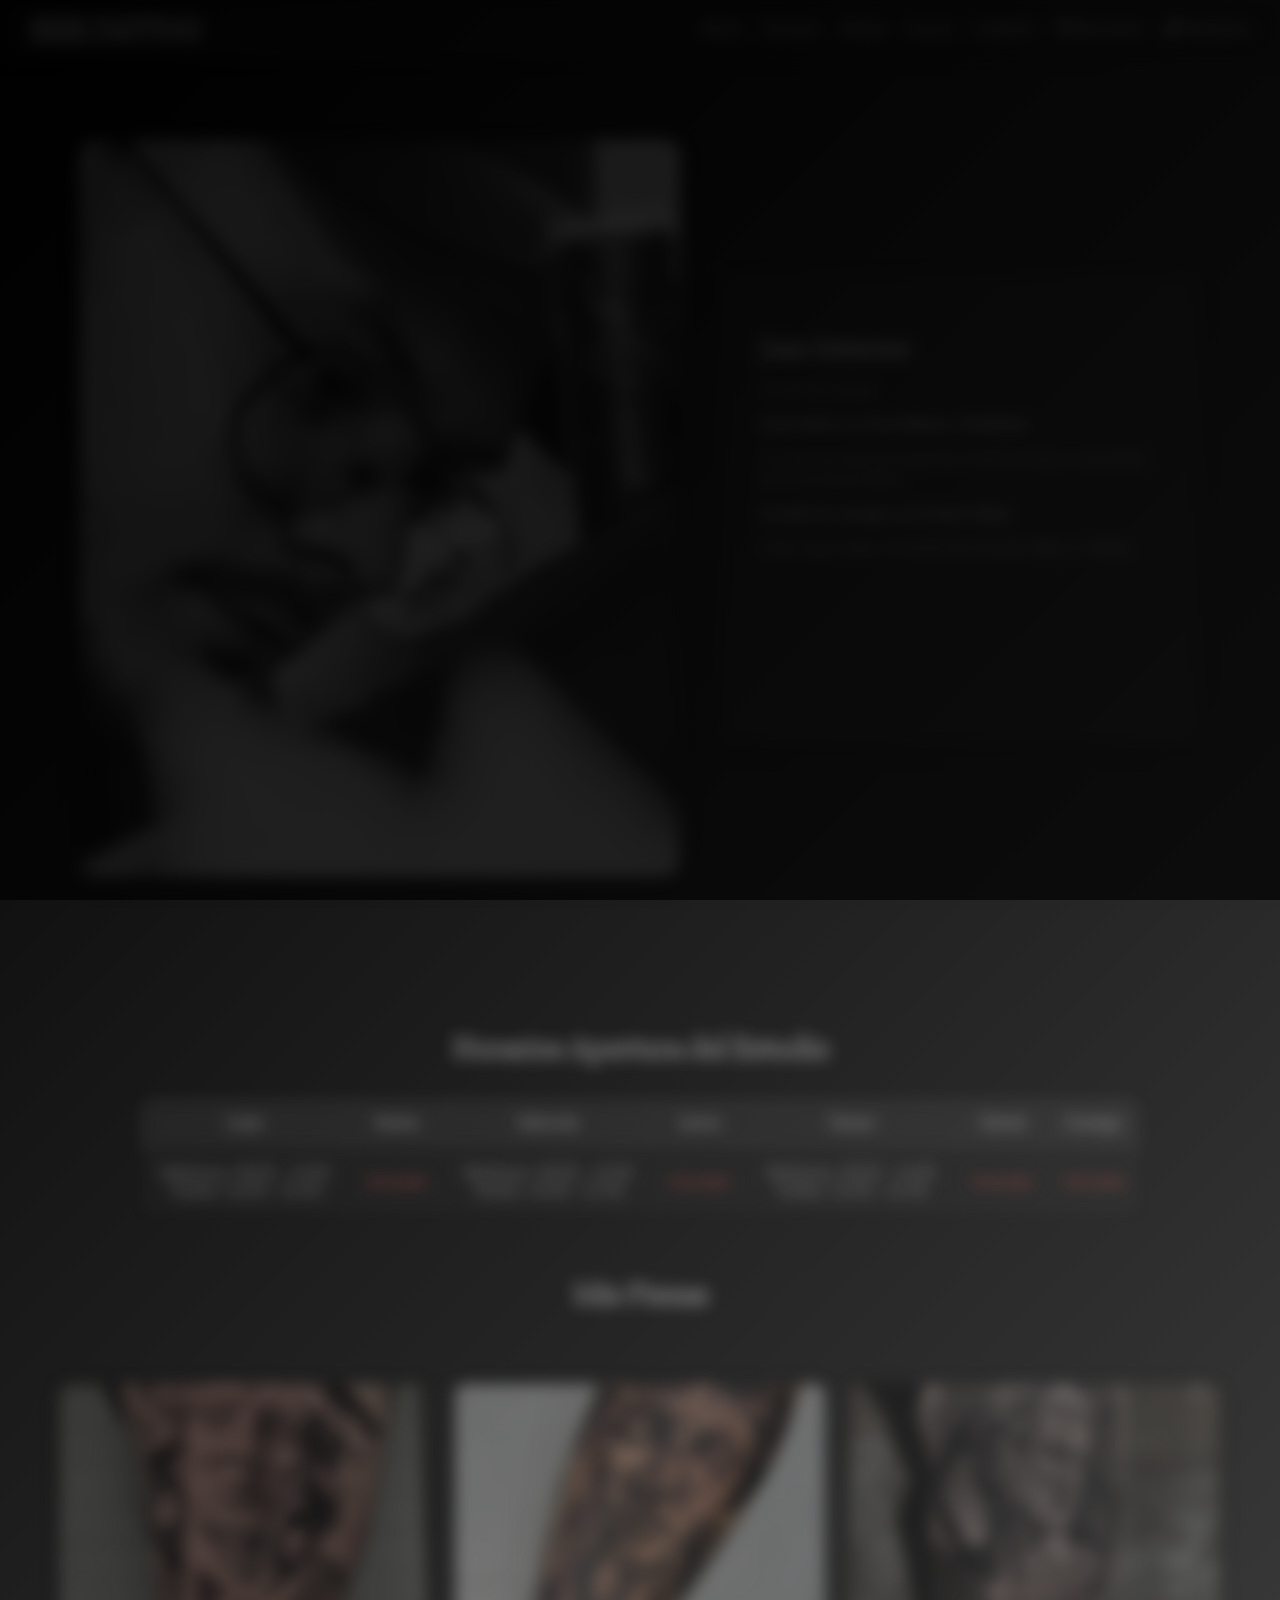
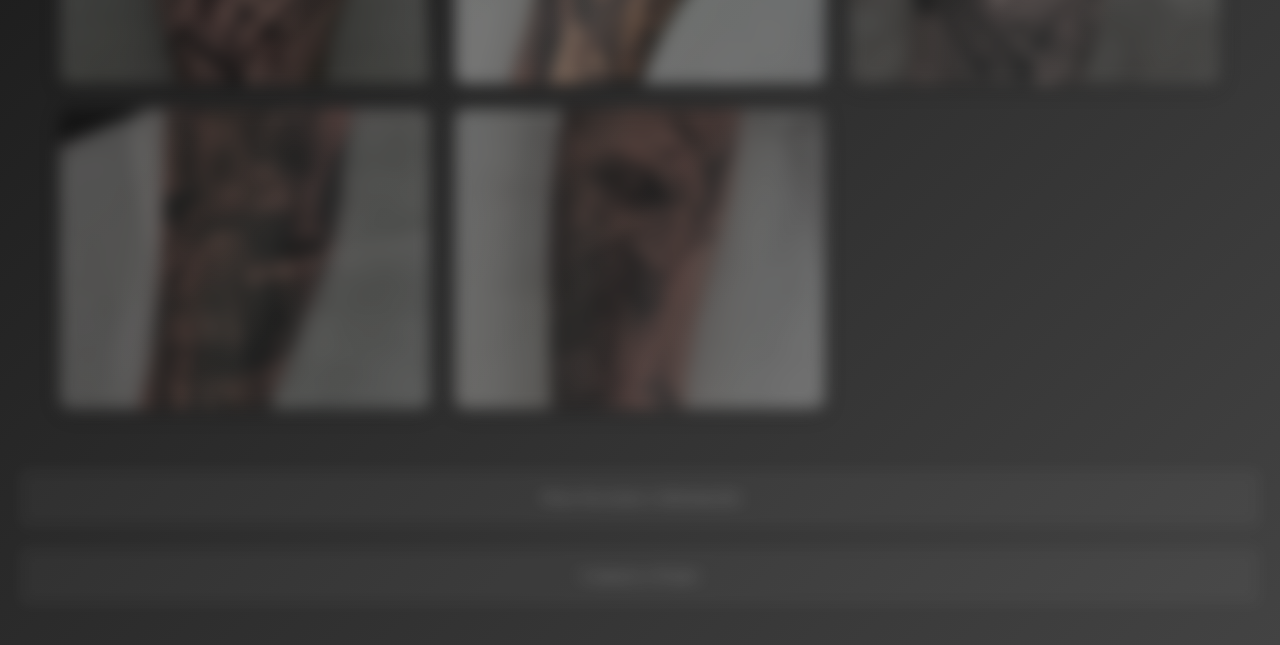
==== commit 27835dec: "Icono Web" ====
--- a/index.html
+++ b/index.html
@@ -6,6 +6,8 @@
     <meta name="viewport" content="width=device-width, initial-scale=1.0">
     <title>Kkr.Tattoo</title>
     <link rel="stylesheet" href="main.css">
+    <link rel="icon" href="Imagenes/Logo.png" type="image/png">
+
     <link href="https://fonts.googleapis.com/css2?family=Slabo+27px&display=swap" rel="stylesheet">
     <link rel="stylesheet" href="https://cdnjs.cloudflare.com/ajax/libs/font-awesome/6.6.0/css/all.min.css"
         integrity="sha512-..." crossorigin="anonymous" referrerpolicy="no-referrer" />
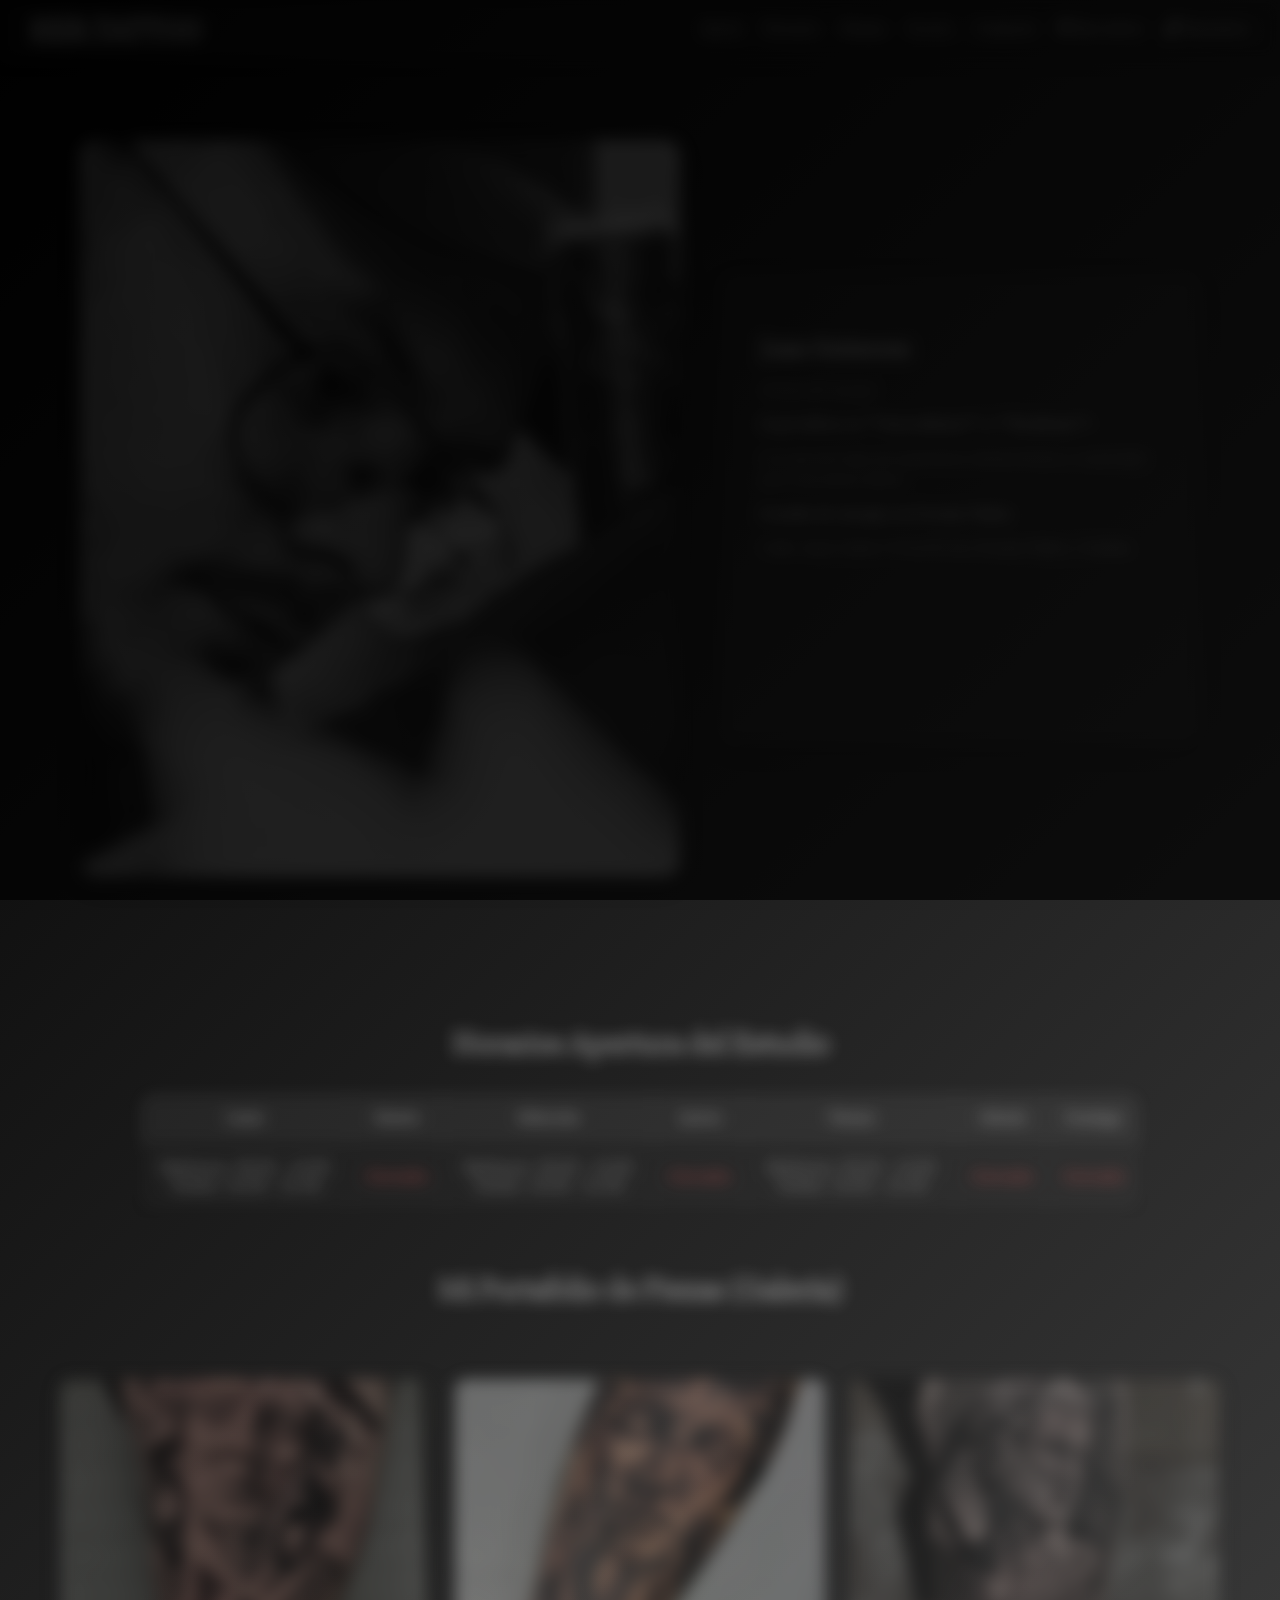
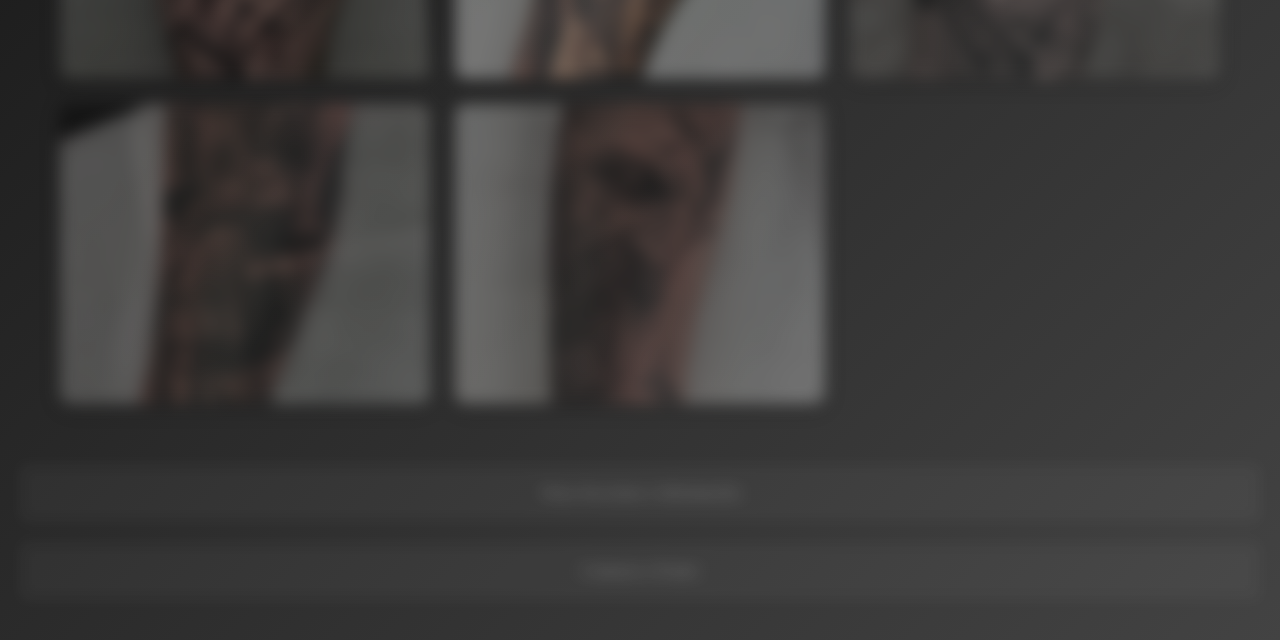
==== commit c711d03f: "Cambios para SEO" ====
--- a/index.html
+++ b/index.html
@@ -1,10 +1,13 @@
 <!DOCTYPE html>
-<html lang="en">
-
+<html lang="es">
 <head>
     <meta charset="UTF-8">
     <meta name="viewport" content="width=device-width, initial-scale=1.0">
-    <title>Kkr.Tattoo</title>
+
+    <title>KKR.TATTOO | Estudio de Tatuajes Realismo y Surrealismo en Fernán Núñez, Córdoba</title>
+    <meta name="description" content="Tatuador Juan Gutierrez, especialista en Realismo y Surrealismo. Estudio de tatuajes profesional en Fernán Núñez, Córdoba. Consulta horarios y portafolio de piezas.">
+    <meta name="keywords" content="tatuajes, realismo, surrealismo, fernan nuñez, córdoba, kkr.tattoo, juan gutierrez, estudio de tatuajes, tatuajes córdoba">
+
     <link rel="stylesheet" href="main.css">
     <link rel="icon" href="Imagenes/Logo.png" type="image/png">
 
@@ -22,10 +25,11 @@
             </div>
         </div>
     </div>
+
     <div id="page-content" class="page-blurred">
 
         <header class="topbar">
-            <div class="logo">KKR.TATTOO </div>
+            <h1 class="logo">KKR.TATTOO </h1>
             <nav>
                 <ul class="menu-top">
                     <li><a href="#">Inicio</a></li>
@@ -47,15 +51,16 @@
                 </ul>
             </nav>
         </header>
+
         <main class="content">
 
             <div class="Juan">
-                <img src="Imagenes/Juan.jpg" alt="Kkr.Tattoo">
+                <img src="Imagenes/Juan.jpg" alt="Retrato del Tatuador Juan Gutierrez (KKR.TATTOO)">
 
                 <div class="info-card">
                     <h2>Juan Gutierrez</h2>
                     <p class="rol">Artista del tatuaje</p>
-                    <p class="estilo">Especialista en <strong>Surrealismo</strong> y <strong>Realismo</strong>.</p>
+                    <p class="estilo">Especialista en **Surrealismo** y **Realismo**.</p>
                     <p class="bio">Con más de 8 años de experiencia, fusiona técnica y creatividad para crear piezas
                         únicas.
                     </p>
@@ -69,8 +74,9 @@
                     </div>
                 </div>
             </div>
+
             <div id="horario" class="div2">
-                <p class="horarioapertura">Horarios Apertura del Estudio</p>
+                <h2 class="horarioapertura">Horarios Apertura del Estudio</h2>
 
                 <div class="horarios">
                     <table class="horario-horizontal">
@@ -99,18 +105,19 @@
                     </table>
                 </div>
             </div>
-            <p class="piezastxt">Mis Piezas</p>
+
+            <h2 class="piezastxt">Mi Portafolio de Piezas (Galería)</h2>
 
             <div id="piezas" class="div3">
                 <div class="album-card" id="Album1">
                     <div class="carousel-container">
                         <div class="card-default-view">
-                            <img src="Imagenes/Album1/Imagen1Album1.jpg" alt="Imagen principal del Album 1">
+                            <img src="Imagenes/Album1/Imagen1Album1.jpg" alt="Tatuaje en estilo Realismo 1">
                         </div>
                         <div class="album-carousel">
                             <div class="carousel-images">
-                                <img src="Imagenes/Album1/Imagen1Album1.jpg" alt="Imagen 1 del Album 1">
-                                <img src="Imagenes/Album1/Imagen2Album1.jpg" alt="Imagen 2 del Album 1">
+                                <img src="Imagenes/Album1/Imagen1Album1.jpg" alt="Tatuaje en estilo Realismo, brazo completo">
+                                <img src="Imagenes/Album1/Imagen2Album1.jpg" alt="Detalle Tatuaje Realismo, León">
                             </div>
                             <button class="prev-btn">❮</button>
                             <button class="next-btn">❯</button>
@@ -121,28 +128,28 @@
                 <div class="album-card" id="Album2">
                     <div class="carousel-container">
                         <div class="card-default-view">
-                            <img src="Imagenes/Album2/Imagen1Album2.jpg" alt="Imagen principal del Album 2">
+                            <img src="Imagenes/Album2/Imagen1Album2.jpg" alt="Tatuaje en estilo Surrealismo 1">
                         </div>
                         <div class="album-carousel">
                             <div class="carousel-images">
-                                <img src="Imagenes/Album2/Imagen1Album2.jpg" alt="Imagen 1 del Album 2">
-                                <img src="Imagenes/Album2/Imagen2Album2.jpg" alt="Imagen 2 del Album 2">
+                                <img src="Imagenes/Album2/Imagen1Album2.jpg" alt="Tatuaje surrealista, reloj y figuras">
+                                <img src="Imagenes/Album2/Imagen2Album2.jpg" alt="Detalle Tatuaje Surrealista, ojo">
                             </div>
                             <button class="prev-btn">❮</button>
                             <button class="next-btn">❯</button>
                         </div>
                     </div>
                 </div>
-
+                
                 <div class="album-card" id="Album3">
                     <div class="carousel-container">
                         <div class="card-default-view">
-                            <img src="Imagenes/Album3/Imagen1Album3.jpg" alt="Imagen principal del Album 3">
+                            <img src="Imagenes/Album3/Imagen1Album3.jpg" alt="Tatuaje B&N Realista">
                         </div>
                         <div class="album-carousel">
                             <div class="carousel-images">
-                                <img src="Imagenes/Album3/Imagen1Album3.jpg" alt="Imagen 1 del Album 3">
-                                <img src="Imagenes/Album3/Imagen2Album3.jpg" alt="Imagen 2 del Album 3">
+                                <img src="Imagenes/Album3/Imagen1Album3.jpg" alt="Tatuaje en blanco y negro, retrato">
+                                <img src="Imagenes/Album3/Imagen2Album3.jpg" alt="Tatuaje en blanco y negro, mano">
                             </div>
                             <button class="prev-btn">❮</button>
                             <button class="next-btn">❯</button>
@@ -153,12 +160,12 @@
                 <div class="album-card" id="Album4">
                     <div class="carousel-container">
                         <div class="card-default-view">
-                            <img src="Imagenes/Album4/Imagen1Album4.jpg" alt="Imagen principal del Album 4">
+                            <img src="Imagenes/Album4/Imagen1Album4.jpg" alt="Tatuaje Realismo Color">
                         </div>
                         <div class="album-carousel">
                             <div class="carousel-images">
-                                <img src="Imagenes/Album4/Imagen1Album4.jpg" alt="Imagen 1 del Album 4">
-                                <img src="Imagenes/Album4/Imagen2Album4.jpg" alt="Imagen 2 del Album 4">
+                                <img src="Imagenes/Album4/Imagen1Album4.jpg" alt="Tatuaje en color, estilo realista">
+                                <img src="Imagenes/Album4/Imagen2Album4.jpg" alt="Tatuaje en color, detalle de la cara">
                             </div>
                             <button class="prev-btn">❮</button>
                             <button class="next-btn">❯</button>
@@ -169,12 +176,12 @@
                 <div class="album-card" id="Album5">
                     <div class="carousel-container">
                         <div class="card-default-view">
-                            <img src="Imagenes/Album5/Imagen1Album5.jpg" alt="Imagen principal del Album 5">
+                            <img src="Imagenes/Album5/Imagen1Album5.jpg" alt="Tatuaje temático de animales">
                         </div>
                         <div class="album-carousel">
                             <div class="carousel-images">
-                                <img src="Imagenes/Album5/Imagen1Album5.jpg" alt="Imagen 1 del Album 5">
-                                <img src="Imagenes/Album5/Imagen2Album5.jpg" alt="Imagen 2 del Album 5">
+                                <img src="Imagenes/Album5/Imagen1Album5.jpg" alt="Tatuaje de animal, lobo">
+                                <img src="Imagenes/Album5/Imagen2Album5.jpg" alt="Tatuaje de animal, ojo de tigre">
                             </div>
                             <button class="prev-btn">❮</button>
                             <button class="next-btn">❯</button>
@@ -182,6 +189,7 @@
                     </div>
                 </div>
             </div>
+
             <div class="div4">Otras Secciones o Información</div>
             <div class="div5">Contacto o Footer</div>
         </main>
@@ -198,6 +206,7 @@
             <button class="lightbox-next-btn">❯</button>
         </div>
     </div>
+
     <script>
         // Función para inicializar el carrusel de cada tarjeta (al hacer hover)
         function initializeCarousel(albumId) {
@@ -252,7 +261,7 @@
             });
         }
 
-        // --- CÓDIGO NUEVO PARA EL SCROLL MÍNIMO Y LA BARRA DE NAVEGACIÓN ---
+        // --- CÓDIGO PARA EL SCROLL MÍNIMO Y LA BARRA DE NAVEGACIÓN ---
         function setupScrollEffect() {
             const topbar = document.querySelector('.topbar');
             // Umbral de scroll mínimo (10 píxeles). ¡Esto lo activa casi inmediatamente!
@@ -352,6 +361,22 @@
                 updateLightboxCarousel();
             });
 
+            // Función para cerrar el lightbox
+            function closeLightbox() {
+                lightbox.classList.remove('active');
+            }
+
+            closeBtn.addEventListener('click', closeLightbox);
+            backdrop.addEventListener('click', closeLightbox);
+
+            // Cerrar con tecla ESC
+            document.addEventListener('keydown', (e) => {
+                if (e.key === 'Escape' && lightbox.classList.contains('active')) {
+                    closeLightbox();
+                }
+            });
+
+
             // Capturar clics en cualquier imagen de la galería de piezas
             const div3 = document.querySelector('.div3');
 
@@ -362,17 +387,17 @@
                     const albumCard = clickedImage.closest('.album-card');
 
                     // 1. Recopilar TODAS las imágenes del carrusel del álbum clicado
-                    const albumImages = Array.from(albumCard.querySelectorAll('.carousel-images img')).map(img => img.src);
+                    const albumImages = Array.from(albumCard.querySelectorAll('.carousel-images img')).map(img => ({
+                        src: img.src,
+                        alt: img.alt
+                    }));
                     currentLightboxAlbumImages = albumImages;
                     currentLightboxTotalImages = albumImages.length;
 
-                    // 2. Determinar el índice de la imagen clicada (puede ser la default view o una del carrusel)
+                    // 2. Determinar el índice de la imagen clicada
                     let clickedImageSrc = clickedImage.src;
-
-                    // Si clicaste la imagen de la vista por defecto, su src ya está correcto.
-                    // Si clicaste una del carrusel, también.
-                    currentLightboxIndex = albumImages.indexOf(clickedImageSrc);
-                    // Si no la encuentra (p. ej. por la URL completa), forzamos a 0
+                    currentLightboxIndex = albumImages.findIndex(img => img.src === clickedImageSrc);
+
                     if (currentLightboxIndex === -1) {
                         currentLightboxIndex = 0;
                     }
@@ -380,55 +405,26 @@
 
                     // 3. Rellenar el carrusel del lightbox dinámicamente
                     lightboxCarouselImagesContainer.innerHTML = ''; // Limpiar contenido anterior
-                    albumImages.forEach(src => {
+                    albumImages.forEach(imgData => {
                         const imgElement = document.createElement('img');
-                        imgElement.src = src;
-                        imgElement.alt = "Tatuaje de Kkr.Tattoo";
+                        imgElement.src = imgData.src;
+                        imgElement.alt = imgData.alt; // Se usa el 'alt' para accesibilidad
                         lightboxCarouselImagesContainer.appendChild(imgElement);
                     });
 
                     // 4. Mostrar el lightbox y posicionar el carrusel
-                    updateLightboxCarousel(); // Posicionar en la imagen correcta
                     lightbox.classList.add('active');
-                    document.body.style.overflow = 'hidden'; // Evita el scroll de fondo
-
-                    // Asegúrate de que los botones de navegación se muestren/oculten si solo hay 1 imagen
-                    if (currentLightboxTotalImages <= 1) {
-                        lightboxPrevBtn.style.display = 'none';
-                        lightboxNextBtn.style.display = 'none';
-                    } else {
-                        lightboxPrevBtn.style.display = 'block';
-                        lightboxNextBtn.style.display = 'block';
-                    }
+                    updateLightboxCarousel();
+
+                    // Mostrar/Ocultar botones si solo hay una imagen
+                    const display = currentLightboxTotalImages > 1 ? 'block' : 'none';
+                    lightboxPrevBtn.style.display = display;
+                    lightboxNextBtn.style.display = display;
+
                 }
             });
-
-            // 5. Cerrar el Lightbox (Botón X, Backdrop, Tecla ESC)
-            const closeLightbox = () => {
-                lightbox.classList.remove('active');
-                document.body.style.overflow = ''; // Restaura el scroll de fondo
-            };
-
-            closeBtn.addEventListener('click', closeLightbox);
-            backdrop.addEventListener('click', closeLightbox);
-
-            document.addEventListener('keydown', (e) => {
-                if (e.key === 'Escape' && lightbox.classList.contains('active')) {
-                    closeLightbox();
-                }
-                // Navegación con flechas del teclado dentro del Lightbox
-                if (lightbox.classList.contains('active') && currentLightboxTotalImages > 1) {
-                    if (e.key === 'ArrowRight') {
-                        currentLightboxIndex = (currentLightboxIndex + 1) % currentLightboxTotalImages;
-                        updateLightboxCarousel();
-                    } else if (e.key === 'ArrowLeft') {
-                        currentLightboxIndex = (currentLightboxIndex - 1 + currentLightboxTotalImages) % currentLightboxTotalImages;
-                        updateLightboxCarousel();
-                    }
-                }
-            });
         });
+
     </script>
 </body>
-
 </html>
